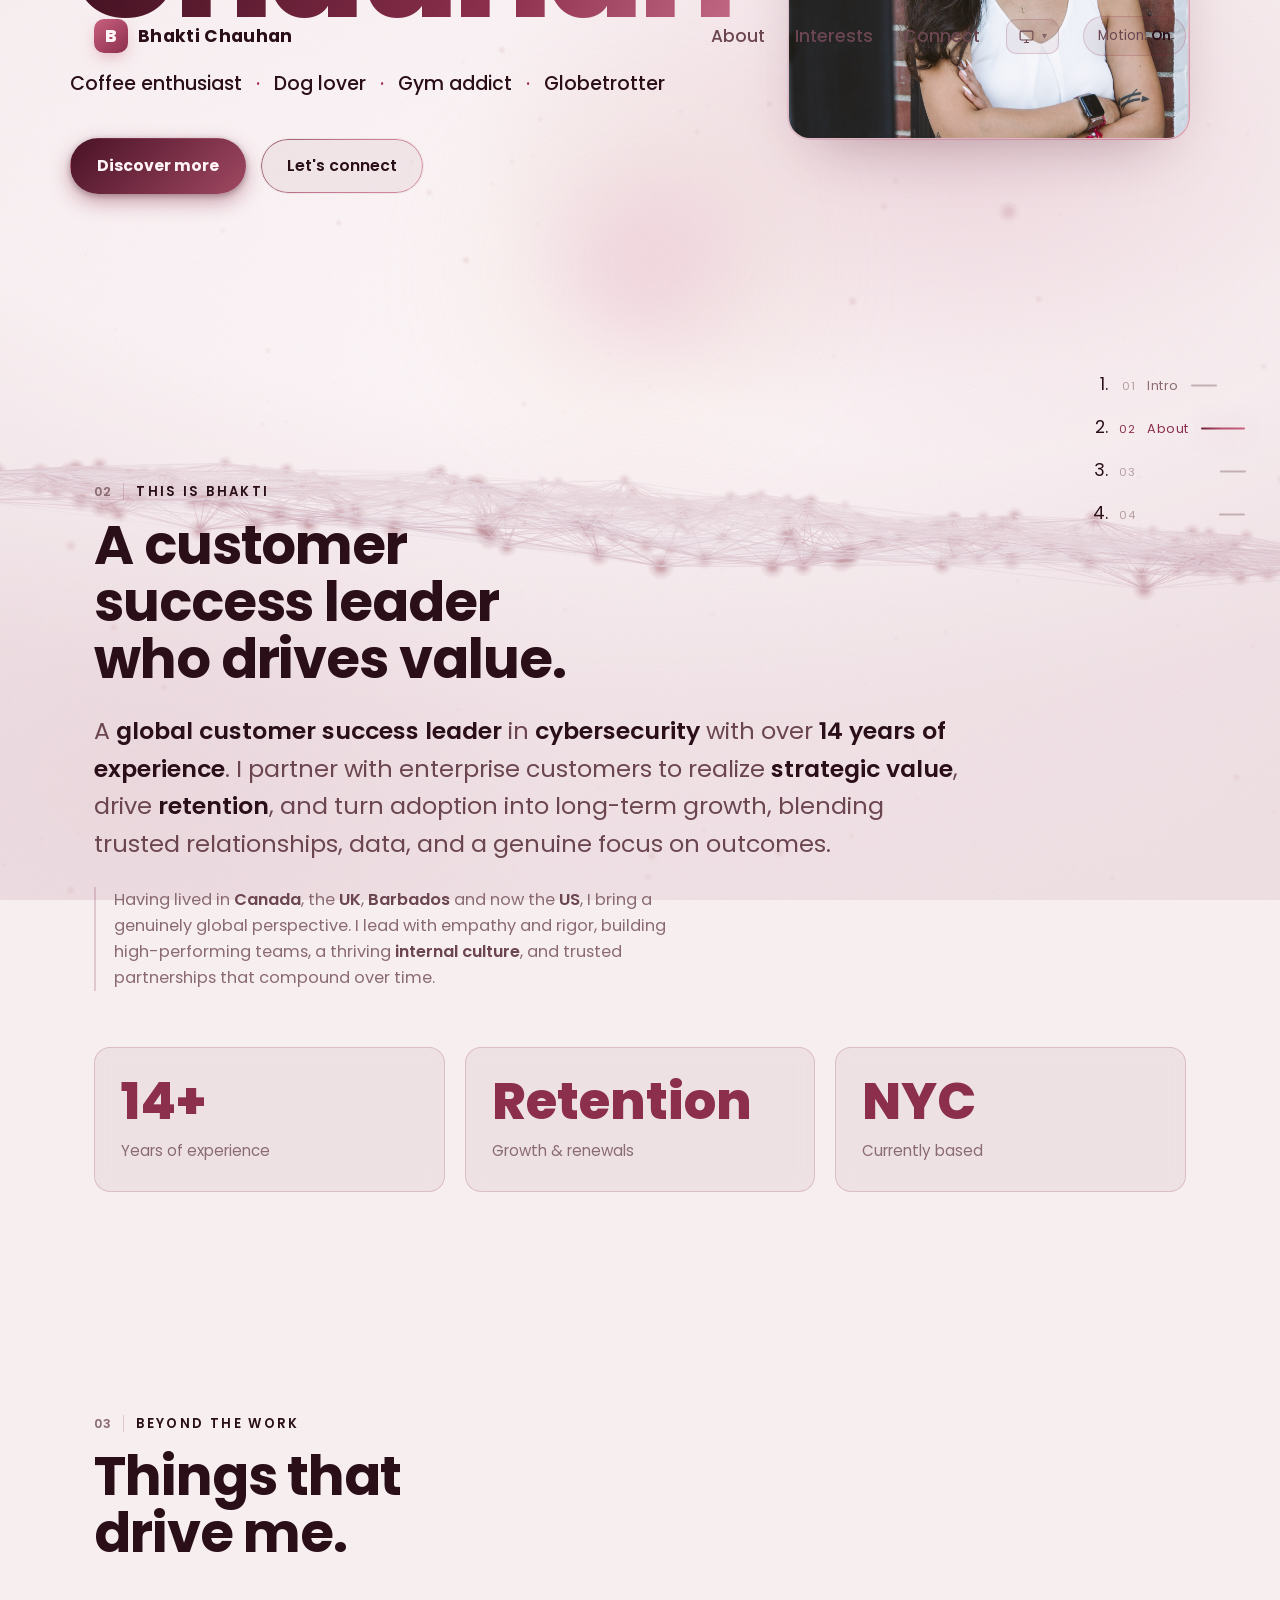
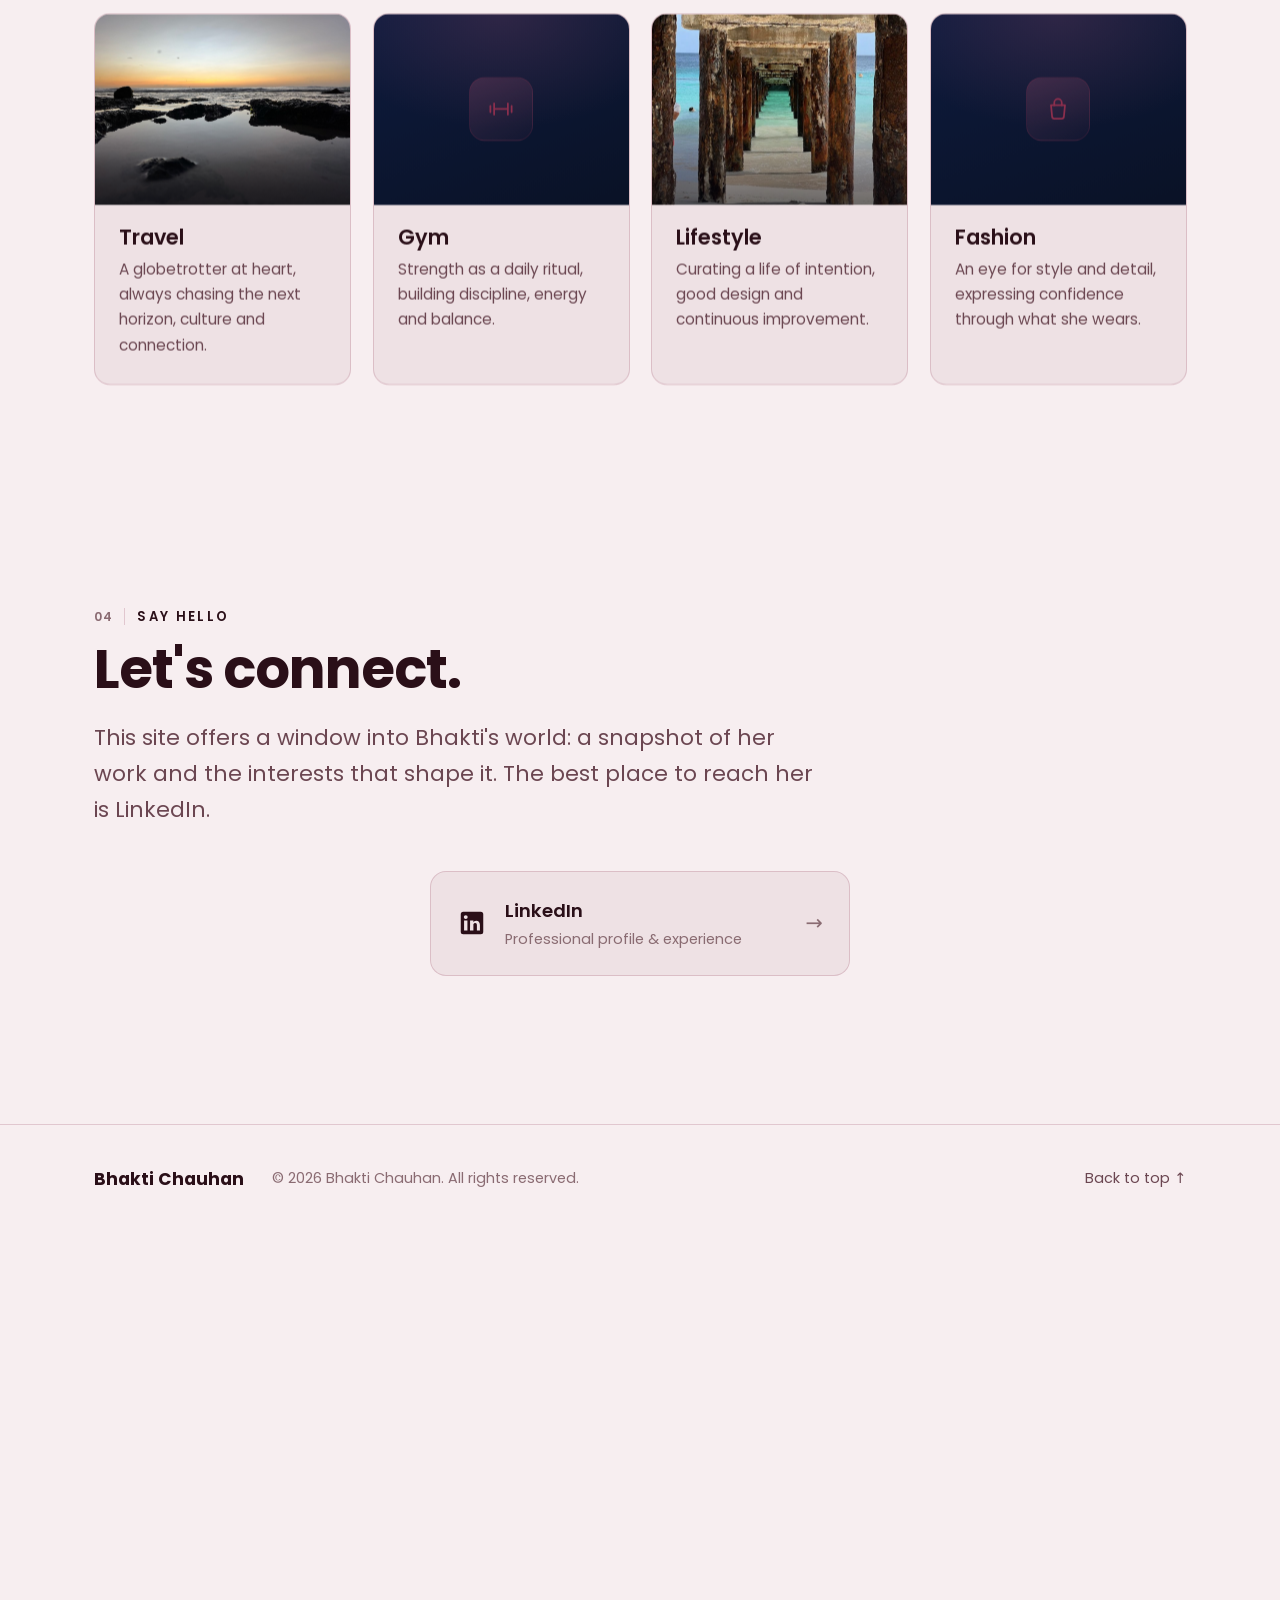
==== index.html @ 217577d7 "Constellation: slightly more visible over sections; end page on a flat horizontal band (no tilted ov" ====
<!DOCTYPE html>
<html lang="en">
<head>
  <meta charset="UTF-8" />
  <meta name="viewport" content="width=device-width, initial-scale=1, viewport-fit=cover" />
  <meta name="color-scheme" content="dark light" />
  <meta name="theme-color" content="#150a0f" />
  <!-- mark JS available + resolve theme before paint (no flash) -->
  <script>
    (function () {
      var d = document.documentElement;
      d.classList.add("js");
      var mode; try { mode = localStorage.getItem("prite-theme"); } catch (e) {}
      if (mode !== "light" && mode !== "dark") mode = "system";
      var sysLight = window.matchMedia && window.matchMedia("(prefers-color-scheme: light)").matches;
      d.setAttribute("data-theme-mode", mode);
      d.setAttribute("data-theme", mode === "system" ? (sysLight ? "light" : "dark") : mode);
      var ts; try { ts = localStorage.getItem("prite-textsize"); } catch (e) {}
      if (ts === "lg" || ts === "xl") d.setAttribute("data-text", ts);
    })();
  </script>

  <title>Bhakti Chauhan | Customer Success Leader</title>
  <meta name="description" content="Bhakti Chauhan: global customer success leader in cybersecurity, based in New York City. Driving strategic value realization, retention and long-term growth. Globetrotter, gym lover and fashion enthusiast." />
  <meta name="author" content="Bhakti Chauhan" />

  <!-- Open Graph / social -->
  <meta property="og:type" content="website" />
  <meta property="og:title" content="Bhakti Chauhan | Customer Success Leader" />
  <meta property="og:description" content="Global customer success leader in cybersecurity, based in New York City. Strategic value realization, retention and growth." />
  <meta property="og:url" content="https://priteshjchauhan.github.io/bhakti-website/" />
  <meta name="twitter:card" content="summary_large_image" />

  <link rel="canonical" href="https://priteshjchauhan.github.io/bhakti-website/" />
  <link rel="icon" href="data:image/svg+xml,%3Csvg xmlns='http://www.w3.org/2000/svg' viewBox='0 0 64 64'%3E%3Crect width='64' height='64' fill='%238c2f4d'/%3E%3Ctext x='32' y='45' font-family='Arial,sans-serif' font-size='38' font-weight='bold' fill='%23f3dcc4' text-anchor='middle'%3EB%3C/text%3E%3C/svg%3E" />
  <link rel="preconnect" href="https://fonts.googleapis.com" />
  <link rel="preconnect" href="https://fonts.gstatic.com" crossorigin />
  <link rel="stylesheet" href="https://fonts.googleapis.com/css2?family=Poppins:wght@400;500;600;700;800&display=swap" />
  <link rel="stylesheet" href="css/styles.css?v=33" />
  <!-- System-font fallback so typography still looks intentional fully offline -->
  <style>
    @font-face { font-family: "Poppins"; src: local("Poppins"); font-display: swap; }
  </style>

  <!-- Structured data for SEO + assistive parsing -->
  <script type="application/ld+json">
  {
    "@context": "https://schema.org",
    "@type": "Person",
    "name": "Bhakti Chauhan",
    "jobTitle": "Global Customer Success Leader",
    "description": "Global customer success leader in cybersecurity, focused on strategic value realization, retention and long-term customer growth.",
    "address": { "@type": "PostalAddress", "addressLocality": "New York City", "addressRegion": "NY", "addressCountry": "US" },
    "url": "https://priteshjchauhan.github.io/bhakti-website/",
    "sameAs": [
      "https://www.linkedin.com/in/bhaktipchauhan/"
    ]
  }
  </script>
</head>
<body>
  <!-- Accessibility: skip link -->
  <a class="skip-link" href="#main">Skip to main content</a>

  <!-- Page-load intro / loader -->
  <div class="intro" id="intro" aria-hidden="true">
    <div class="intro-inner">
      <span class="intro-brand">Bhakti Chauhan</span>
      <span class="intro-count"><span id="intro-count">0</span></span>
    </div>
    <div class="intro-bar"><span id="intro-bar-fill"></span></div>
  </div>

  <!-- Scroll progress indicator -->
  <div class="scroll-progress" aria-hidden="true"></div>

  <!-- Cursor-follow aurora glow -->
  <div class="cursor-aurora" aria-hidden="true"></div>

  <!-- Custom cursor (fine pointers, motion on) -->
  <div class="cursor" aria-hidden="true"><span class="cursor-dot"></span></div>

  <!-- Decorative immersive 3D background (hidden from assistive tech) -->
  <canvas id="bg-canvas" aria-hidden="true"></canvas>
  <div class="bg-fallback" aria-hidden="true"></div>
  <div class="grain" aria-hidden="true"></div>

  <!-- Header / navigation -->
  <header class="site-header" id="top">
    <nav class="nav" aria-label="Primary">
      <a class="brand" href="#top" aria-label="Bhakti Chauhan, home">
        <span class="brand-mark" aria-hidden="true">B</span>
        <span class="brand-text">Bhakti Chauhan</span>
      </a>
      <ul class="nav-links">
        <li><a href="#about">About</a></li>
        <li><a href="#interests">Interests</a></li>
        <li><a href="#connect">Connect</a></li>
      </ul>
      <div class="theme-picker">
        <button type="button" class="theme-toggle" id="theme-toggle" aria-haspopup="menu" aria-expanded="false" aria-label="Display settings: theme and text size">
          <span class="icon-system" aria-hidden="true"><svg viewBox="0 0 24 24" fill="none" stroke="currentColor" stroke-width="1.6" aria-hidden="true"><rect x="3" y="4.5" width="18" height="12.5" rx="1.7"/><path d="M9 20.5h6M12 17v3.5" stroke-linecap="round"/></svg></span>
          <span class="icon-sun" aria-hidden="true"><svg viewBox="0 0 24 24" fill="none" stroke="currentColor" stroke-width="1.6" stroke-linecap="round" aria-hidden="true"><circle cx="12" cy="12" r="4"/><path d="M12 3v1.8M12 19.2V21M3 12h1.8M19.2 12H21M5.6 5.6l1.3 1.3M16.9 16.9l1.3 1.3M18.4 5.6L17 7M7 17l-1.4 1.4"/></svg></span>
          <span class="icon-moon" aria-hidden="true"><svg viewBox="0 0 24 24" fill="currentColor" aria-hidden="true"><path d="M21 12.8A8.5 8.5 0 1 1 11.2 3a6.5 6.5 0 0 0 9.8 9.8z"/></svg></span>
          <span class="chev" aria-hidden="true">&#9662;</span>
        </button>
        <div class="theme-menu" id="theme-menu" role="menu" aria-label="Display settings" hidden>
          <p class="tm-label">Theme</p>
          <button type="button" role="menuitemradio" aria-checked="false" data-mode="system"><span class="m-icon"><svg viewBox="0 0 24 24" fill="none" stroke="currentColor" stroke-width="1.6" aria-hidden="true"><rect x="3" y="4.5" width="18" height="12.5" rx="1.7"/><path d="M9 20.5h6M12 17v3.5" stroke-linecap="round"/></svg></span>System<span class="check" aria-hidden="true">&#10003;</span></button>
          <button type="button" role="menuitemradio" aria-checked="false" data-mode="light"><span class="m-icon"><svg viewBox="0 0 24 24" fill="none" stroke="currentColor" stroke-width="1.6" stroke-linecap="round" aria-hidden="true"><circle cx="12" cy="12" r="4"/><path d="M12 3v1.8M12 19.2V21M3 12h1.8M19.2 12H21M5.6 5.6l1.3 1.3M16.9 16.9l1.3 1.3M18.4 5.6L17 7M7 17l-1.4 1.4"/></svg></span>Light<span class="check" aria-hidden="true">&#10003;</span></button>
          <button type="button" role="menuitemradio" aria-checked="false" data-mode="dark"><span class="m-icon"><svg viewBox="0 0 24 24" fill="currentColor" aria-hidden="true"><path d="M21 12.8A8.5 8.5 0 1 1 11.2 3a6.5 6.5 0 0 0 9.8 9.8z"/></svg></span>Dark<span class="check" aria-hidden="true">&#10003;</span></button>
          <div class="tm-sep" role="separator"></div>
          <p class="tm-label">Text size</p>
          <div class="tm-sizes" role="group" aria-label="Text size">
            <button type="button" role="menuitemradio" aria-checked="false" data-size="" aria-label="Normal" style="font-size:0.78rem">A</button>
            <button type="button" role="menuitemradio" aria-checked="false" data-size="lg" aria-label="Large" style="font-size:0.95rem">A</button>
            <button type="button" role="menuitemradio" aria-checked="false" data-size="xl" aria-label="Larger" style="font-size:1.15rem">A</button>
          </div>
        </div>
      </div>
      <button id="motion-toggle" class="motion-toggle" type="button" aria-pressed="false">
        <span class="motion-toggle-dot" aria-hidden="true"></span>
        <span class="motion-toggle-label">Motion: <strong>On</strong></span>
      </button>
    </nav>
  </header>

  <!-- Scrollytelling chapter rail (scrollspy) -->
  <nav class="rail" aria-label="Section progress">
    <ol>
      <li><a href="#hero-title" data-rail="hero"><span class="rail-num">01</span><span class="rail-label">Intro</span></a></li>
      <li><a href="#about" data-rail="about"><span class="rail-num">02</span><span class="rail-label">About</span></a></li>
      <li><a href="#interests" data-rail="interests"><span class="rail-num">03</span><span class="rail-label">Interests</span></a></li>
      <li><a href="#connect" data-rail="connect"><span class="rail-num">04</span><span class="rail-label">Connect</span></a></li>
    </ol>
  </nav>

  <div class="smooth-wrap" id="smooth-wrap">
  <main id="main">
    <!-- HERO -->
    <section class="hero" aria-labelledby="hero-title">
      <div class="hero-inner">
        <div class="hero-copy">
          <p class="hero-eyebrow hero-anim">Currently in New York City, US</p>
          <h1 id="hero-title" class="hero-title">
            <span class="line"><span class="line-inner">Bhakti</span></span>
            <span class="line"><span class="line-inner grad">Chauhan</span></span>
          </h1>
          <p class="hero-tags hero-anim" aria-label="Personal tags">
            <span>Coffee enthusiast</span><span aria-hidden="true">·</span>
            <span>Dog lover</span><span aria-hidden="true">·</span>
            <span>Gym addict</span><span aria-hidden="true">·</span>
            <span>Globetrotter</span>
          </p>
          <div class="hero-cta hero-anim">
            <a class="btn btn-primary" href="#about">Discover more</a>
            <a class="btn btn-ghost" href="#connect">Let's connect</a>
          </div>
        </div>
        <figure class="hero-portrait hero-anim">
          <img src="assets/img/portrait.jpg" width="1536" height="2304"
               alt="Portrait of Bhakti Chauhan, arms crossed against a brick wall."
               loading="eager" decoding="async" />
        </figure>
      </div>
      <a class="scroll-hint" href="#about" aria-label="Scroll to about section">
        <span class="scroll-hint-dot" aria-hidden="true"></span>
        <span>Scroll</span>
      </a>
    </section>

    <!-- ABOUT -->
    <section class="section about" id="about" aria-labelledby="about-title">
      <div class="container">
        <p class="section-kicker reveal"><span class="chapter">02</span>This is Bhakti</p>
        <h2 id="about-title" class="section-title reveal">A customer success leader who drives value.</h2>
        <p class="about-lead reveal">
          A <strong>global customer success leader</strong> in <strong>cybersecurity</strong> with over
          <strong>14 years of experience</strong>. I partner with enterprise customers to realize
          <strong>strategic value</strong>, drive <strong>retention</strong>, and turn adoption into
          long-term growth, blending trusted relationships, data, and a genuine focus on outcomes.
        </p>
        <p class="about-note reveal">
          Having lived in <strong>Canada</strong>, the <strong>UK</strong>, <strong>Barbados</strong>
          and now the <strong>US</strong>, I bring a genuinely global perspective. I lead with
          empathy and rigor, building high-performing teams, a thriving <strong>internal
          culture</strong>, and trusted partnerships that compound over time.
        </p>
        <ul class="stats" aria-label="Highlights">
          <li class="stat reveal">
            <span class="stat-num" data-count="14" data-suffix="+">0</span>
            <span class="stat-label">Years of experience</span>
          </li>
          <li class="stat reveal">
            <span class="stat-num">Retention</span>
            <span class="stat-label">Growth &amp; renewals</span>
          </li>
          <li class="stat reveal">
            <span class="stat-num">NYC</span>
            <span class="stat-label">Currently based</span>
          </li>
        </ul>
      </div>
    </section>

    <!-- INTERESTS -->
    <section class="section interests" id="interests" aria-labelledby="interests-title">
      <div class="container">
        <p class="section-kicker reveal"><span class="chapter">03</span>Beyond the work</p>
        <h2 id="interests-title" class="section-title reveal">Things that drive me.</h2>
        <ul class="cards" role="list">
          <li class="card card-photo tilt reveal">
            <div class="card-media">
              <img src="assets/img/photo-1.jpg" width="1536" height="1151" alt="Sunset over a rocky shoreline, the sky glowing above the sea." loading="lazy" decoding="async" />
            </div>
            <div class="card-body">
              <h3>Travel</h3>
              <p>A globetrotter at heart, always chasing the next horizon, culture and connection.</p>
            </div>
          </li>
          <li class="card tilt reveal">
            <div class="card-media card-media--icon" aria-hidden="true">
              <span class="card-icon">
                <svg viewBox="0 0 24 24" fill="none" stroke="currentColor" stroke-width="1.4" stroke-linecap="round" stroke-linejoin="round">
                  <path d="M6.5 7.5v9M17.5 7.5v9M3.5 9.5v5M20.5 9.5v5M6.5 12h11"/>
                </svg>
              </span>
            </div>
            <div class="card-body">
              <h3>Gym</h3>
              <p>Strength as a daily ritual, building discipline, energy and balance.</p>
            </div>
          </li>
          <li class="card card-photo tilt reveal">
            <div class="card-media">
              <img src="assets/img/photo-3.jpg" width="838" height="1024" alt="View beneath a weathered pier looking out to turquoise water." loading="lazy" decoding="async" />
            </div>
            <div class="card-body">
              <h3>Lifestyle</h3>
              <p>Curating a life of intention, good design and continuous improvement.</p>
            </div>
          </li>
          <li class="card tilt reveal">
            <div class="card-media card-media--icon" aria-hidden="true">
              <span class="card-icon">
                <svg viewBox="0 0 24 24" fill="none" stroke="currentColor" stroke-width="1.4" stroke-linecap="round" stroke-linejoin="round">
                  <path d="M9 9V7a3 3 0 0 1 6 0v2"/><path d="M6.4 9h11.2l-.9 9.2a1.7 1.7 0 0 1-1.7 1.55H9a1.7 1.7 0 0 1-1.7-1.55z"/>
                </svg>
              </span>
            </div>
            <div class="card-body">
              <h3>Fashion</h3>
              <p>An eye for style and detail, expressing confidence through what she wears.</p>
            </div>
          </li>
        </ul>
      </div>
    </section>

    <!-- CONNECT -->
    <section class="section connect" id="connect" aria-labelledby="connect-title">
      <div class="container connect-inner">
        <p class="section-kicker reveal"><span class="chapter">04</span>Say hello</p>
        <h2 id="connect-title" class="section-title reveal">Let's connect.</h2>
        <p class="connect-lead reveal">
          This site offers a window into Bhakti's world: a snapshot of her work and the interests
          that shape it. The best place to reach her is LinkedIn.
        </p>
        <div class="connect-links connect-links--single reveal">
          <a class="link-card" href="https://www.linkedin.com/in/bhaktipchauhan/" target="_blank" rel="noopener noreferrer">
            <svg class="link-icon" viewBox="0 0 24 24" aria-hidden="true" focusable="false">
              <path d="M19 3a2 2 0 0 1 2 2v14a2 2 0 0 1-2 2H5a2 2 0 0 1-2-2V5a2 2 0 0 1 2-2h14zM8.34 18V9.99H5.67V18h2.67zM7 8.82a1.55 1.55 0 1 0 0-3.1 1.55 1.55 0 0 0 0 3.1zM18.34 18v-4.39c0-2.35-1.26-3.44-2.93-3.44-1.35 0-1.95.74-2.29 1.26V9.99h-2.66c.04.75 0 8.01 0 8.01h2.66v-4.47c0-.24.02-.48.09-.65.19-.48.63-.97 1.36-.97.96 0 1.35.73 1.35 1.8V18h2.67z"/>
            </svg>
            <span class="link-text">
              <strong>LinkedIn</strong>
              <span>Professional profile &amp; experience</span>
            </span>
            <span class="link-arrow" aria-hidden="true">→</span>
          </a>
        </div>
      </div>
    </section>
  </main>

  <footer class="site-footer">
    <div class="container footer-inner">
      <p class="footer-brand">Bhakti Chauhan</p>
      <p class="footer-copy">© <span id="year">2025</span> Bhakti Chauhan. All rights reserved.</p>
      <a class="footer-top" href="#top">Back to top ↑</a>
    </div>
  </footer>
  </div><!-- /.smooth-wrap -->

  <!-- Vendored locally so the full 3D experience works on a plain file:// double-click -->
  <script src="js/vendor/three.min.js?v=2" defer></script>
  <script src="js/main.js?v=33" defer></script>
</body>
</html>
---- css/styles.css ----
/* =========================================================================
   p.rite.sh — modern immersive personal showcase
   Design tokens
   ========================================================================= */
:root {
  --bg:        #150a0f;          /* near-black navy */
  --bg-2:      #1e0e15;
  --surface:   rgba(255, 255, 255, 0.04);
  --surface-2: rgba(255, 255, 255, 0.08);
  --border:    rgba(214, 168, 140, 0.18);
  --border-2:  rgba(255, 255, 255, 0.10);
  --text:      #f5edf0;          /* warm near-white */
  --text-dim:  #cbb3bc;
  --text-mute: #8e7680;

  /* Palette — burgundy with black + rose-gold accents */
  --navy:      #8c2f4d;
  --navy-lt:   #c8607f;          /* bright azure highlight */
  --navy-deep: #45121f;
  --silver:    #e7c9a8;
  --silver-lt: #f3dcc4;
  --steel:     #b08a86;
  --accent:    var(--navy-lt);
  --accent-2:  var(--silver);
  --accent-3:  var(--silver-lt);
  --grad:      linear-gradient(120deg, #8c2f4d 0%, #c25e7a 42%, #e7c9a8 78%, #f6e7d6 100%);

  --radius:    16px;
  --radius-sm: 12px;
  --maxw:      1140px;
  --ease:      cubic-bezier(0.22, 1, 0.36, 1);

  --shadow:    0 30px 70px -28px rgba(0, 0, 6, 0.85);
  --glow-blue: 0 0 26px rgba(200, 96, 127, 0.4);
}

/* ---------- Light theme ------------------------------------------------ */
html[data-theme="light"] {
  --bg:        #f7eef0;          /* soft platinum daylight */
  --bg-2:      #efe2e6;
  --surface:   rgba(74, 18, 34, 0.05);
  --surface-2: rgba(74, 18, 34, 0.10);
  --border:    rgba(140, 47, 77, 0.20);
  --border-2:  rgba(74, 18, 34, 0.12);
  --text:      #2a0f18;          /* deep navy ink */
  --text-dim:  #6b4651;
  --text-mute: #8a6b72;

  --navy:      #8c2f4d;
  --navy-lt:   #b14e6c;
  --navy-deep: #5a1f33;
  /* "silver" roles flip to navy so icons/accents read on a light surface */
  --silver:    #b14e6c;
  --silver-lt: #8c2f4d;
  --steel:     #9a7077;
  --accent:    #9c2f50;
  --accent-2:  #b14e6c;
  --accent-3:  #8c2f4d;
  --grad:      linear-gradient(120deg, #6e1f37 0%, #b14e6c 45%, #c9657f 100%);

  --shadow:    0 26px 60px -30px rgba(74, 18, 34, 0.40);
  --glow-blue: 0 0 26px rgba(177, 78, 108, 0.35);
}

/* Light-theme surface adjustments (anything that assumed a dark canvas) */
html[data-theme="light"] .bg-fallback {
  background:
    radial-gradient(62% 58% at 74% 16%, rgba(177, 78, 108, 0.16), transparent 60%),
    radial-gradient(54% 50% at 12% 86%, rgba(200, 150, 165, 0.12), transparent 60%),
    radial-gradient(90% 90% at 50% 40%, #fdf6f8, var(--bg) 82%);
}
html[data-theme="light"] body::after {
  background: radial-gradient(120% 90% at 50% -10%, transparent 62%, rgba(220, 190, 200, 0.30) 100%);
}
html[data-theme="light"] .grain { mix-blend-mode: multiply; opacity: 0.05; }
html[data-theme="light"] .site-header.scrolled {
  background: rgba(238, 241, 248, 0.78);
  border-bottom-color: var(--border);
}
html[data-theme="light"] .hero-title .grad {
  background: linear-gradient(var(--grad-angle), #3a0e1c 0%, #8c2f4d 30%, #d27a96 50%, #8c2f4d 72%, #3a0e1c 100%);
  background-size: 220% 220%;
  -webkit-background-clip: text; background-clip: text; color: transparent;
}
html[data-theme="light"] .intro-bar { background: rgba(74, 18, 34, 0.08); }
html[data-theme="light"] .cursor { mix-blend-mode: normal; border-color: rgba(140, 47, 77, 0.6); }
html[data-theme="light"] .cursor-dot { background: var(--navy); }
html[data-theme="light"] body.cursor-hover .cursor {
  background: rgba(140, 47, 77, 0.12); border-color: rgba(140, 47, 77, 0.85);
}

/* =========================================================================
   Reset & base
   ========================================================================= */
*, *::before, *::after { box-sizing: border-box; }

html { scroll-behavior: smooth; -webkit-text-size-adjust: 100%; }

body {
  margin: 0;
  background: var(--bg);
  color: var(--text);
  font-family: "Poppins", system-ui, -apple-system, "Segoe UI", sans-serif;
  font-size: clamp(1rem, 0.95rem + 0.2vw, 1.075rem);
  line-height: 1.65;
  overflow-x: hidden;
  -webkit-font-smoothing: antialiased;
  text-rendering: optimizeLegibility;
}

h1, h2, h3 { font-family: "Poppins", system-ui, sans-serif; line-height: 1.05; margin: 0; text-wrap: balance; }
p { text-wrap: pretty; }

/* Animatable gradient angle (CSS @property — cutting-edge, degrades gracefully) */
@property --grad-angle {
  syntax: "<angle>";
  inherits: false;
  initial-value: 120deg;
}

a { color: inherit; text-decoration: none; }
img, svg { display: block; max-width: 100%; }
ul { margin: 0; padding: 0; list-style: none; }

/* =========================================================================
   Accessibility helpers
   ========================================================================= */
.skip-link {
  position: fixed;
  top: -100px;
  left: 16px;
  z-index: 1000;
  padding: 12px 18px;
  background: var(--text);
  color: var(--bg);
  border-radius: 10px;
  font-weight: 600;
  transition: top 0.2s var(--ease);
}
.skip-link:focus { top: 16px; }

/* Visible, high-contrast focus styles for keyboard users everywhere */
:focus-visible {
  outline: 3px solid var(--accent-2);
  outline-offset: 3px;
  border-radius: 6px;
}

/* =========================================================================
   Page-load intro / loader
   ========================================================================= */
.intro {
  position: fixed;
  inset: 0;
  z-index: 10000;
  background: var(--bg);
  display: none;            /* shown only when JS is available */
  place-items: center;
  transition: transform 0.9s var(--ease);
}
html.js .intro { display: grid; }
.intro.is-hidden { transform: translateY(-101%); pointer-events: none; }
.intro[hidden] { display: none; }
.intro-inner { display: flex; flex-direction: column; align-items: center; gap: 14px; }
.intro-brand {
  font-family: "Poppins", sans-serif;
  letter-spacing: 0.34em;
  text-transform: uppercase;
  font-size: 0.78rem;
  color: var(--text-mute);
  padding-left: 0.34em;
}
.intro-count {
  font-family: "Poppins", sans-serif;
  font-weight: 800;
  font-size: clamp(3rem, 11vw, 7rem);
  line-height: 1;
  background: var(--grad);
  -webkit-background-clip: text;
  background-clip: text;
  color: transparent;
}
.intro-count::after {
  content: "%";
  font-size: 0.36em;
  margin-left: 6px;
  -webkit-text-fill-color: var(--text-mute);
  color: var(--text-mute);
}
.intro-bar { position: absolute; left: 0; right: 0; bottom: 0; height: 2px; background: rgba(255, 255, 255, 0.07); }
.intro-bar span { display: block; height: 100%; transform: scaleX(0); transform-origin: left; background: var(--grad); }
html.intro-active, html.intro-active body { overflow: hidden; }

/* =========================================================================
   Kinetic text reveal — masked line-rise
   ========================================================================= */
/* hero name: each line sits in a mask and rises after the intro lifts */
.hero-title .line { display: block; overflow: hidden; padding: 0.04em 0.04em 0.06em; margin: 0 -0.04em; }
.hero-title .line-inner { display: block; transition: transform 1s var(--ease); }
html.js .hero-title .line-inner { transform: translateY(118%); }
body.intro-done .hero-title .line-inner { transform: none; }
body.intro-done .hero-title .line:nth-child(1) .line-inner { transition-delay: 0.05s; }
body.intro-done .hero-title .line:nth-child(2) .line-inner { transition-delay: 0.16s; }

/* the rest of the hero fades/rises in sequence after the intro */
.hero-anim { transition: opacity 0.9s var(--ease), transform 0.9s var(--ease); }
html.js .hero-anim { opacity: 0; transform: translateY(22px); }
body.intro-done .hero-eyebrow.hero-anim { opacity: 1; transform: none; transition-delay: 0.30s; }
body.intro-done .hero-portrait.hero-anim { opacity: 1; transform: none; transition-delay: 0.34s; }
body.intro-done .hero-tags.hero-anim { opacity: 1; transform: none; transition-delay: 0.44s; }
body.intro-done .hero-cta.hero-anim { opacity: 1; transform: none; transition-delay: 0.54s; }

/* section headings rise out of a mask when scrolled into view */
.section-title { overflow: hidden; }
.section-title .title-inner { display: block; transition: transform 0.95s var(--ease); }
html.js .section-title .title-inner { transform: translateY(110%); }
html.js .section-title.is-visible .title-inner { transform: none; }
body.motion-off .section-title .title-inner,
body.motion-off .hero-title .line-inner,
body.motion-off .hero-anim { transform: none !important; opacity: 1 !important; transition: none !important; }

/* =========================================================================
   3D background canvas + graceful fallback
   ========================================================================= */
#bg-canvas {
  position: fixed;
  inset: 0;
  width: 100vw;
  height: 100vh;
  z-index: -2;
  display: block;
}
.bg-fallback {
  position: fixed;
  inset: 0;
  z-index: -3;
  background:
    radial-gradient(62% 58% at 72% 18%, rgba(177, 78, 108, 0.28), transparent 62%),
    radial-gradient(52% 48% at 14% 84%, rgba(231, 201, 168, 0.07), transparent 60%),
    radial-gradient(85% 85% at 50% 45%, #2a0f1a, var(--bg) 82%);
}
/* subtle readability scrim over the canvas */
body::after {
  content: "";
  position: fixed;
  inset: 0;
  z-index: -1;
  pointer-events: none;
  background:
    radial-gradient(120% 90% at 50% -10%, transparent 50%, rgba(3, 3, 6, 0.6) 100%),
    linear-gradient(180deg, rgba(3,3,6,0.35) 0%, transparent 30%);
}

/* Fine film grain — adds an expensive, tactile texture */
.grain {
  position: fixed;
  inset: 0;
  z-index: 0;
  pointer-events: none;
  opacity: 0.04;
  mix-blend-mode: overlay;
  background-image: url("data:image/svg+xml,%3Csvg xmlns='http://www.w3.org/2000/svg' width='160' height='160'%3E%3Cfilter id='n'%3E%3CfeTurbulence type='fractalNoise' baseFrequency='0.85' numOctaves='3' stitchTiles='stitch'/%3E%3C/filter%3E%3Crect width='100%25' height='100%25' filter='url(%23n)'/%3E%3C/svg%3E");
}

/* =========================================================================
   Smooth (momentum) scroll wrapper — Lenis-style. When active, the wrapper is
   fixed and translated by a lerped scroll value; <body> gets an explicit height
   so the native scrollbar (and keyboard scroll) still work. Disabled for
   reduced-motion / motion-off, where the page falls back to native scrolling.
   ========================================================================= */
.smooth-wrap.is-smooth {
  position: fixed;
  top: 0; left: 0;
  width: 100%;
  will-change: transform;
}

/* =========================================================================
   Custom cursor — a precise ring + dot that grows over interactive elements
   (fine pointers only; hidden when motion is off).
   ========================================================================= */
.cursor {
  position: fixed;
  top: 0; left: 0;
  width: 34px; height: 34px;
  margin: -17px 0 0 -17px;
  border: 1.5px solid rgba(231, 201, 168, 0.7);
  border-radius: 50%;
  pointer-events: none;
  z-index: 9999;
  opacity: 0;
  transform: translate3d(-100px, -100px, 0) scale(1);
  transition: opacity 0.3s var(--ease), width 0.25s var(--ease), height 0.25s var(--ease),
              margin 0.25s var(--ease), background 0.25s var(--ease), border-color 0.25s var(--ease);
  mix-blend-mode: difference;
}
.cursor-dot {
  position: absolute;
  top: 50%; left: 50%;
  width: 4px; height: 4px;
  margin: -2px 0 0 -2px;
  border-radius: 50%;
  background: var(--silver-lt);
}
body.cursor-active .cursor { opacity: 1; }
body.cursor-hover .cursor {
  width: 58px; height: 58px; margin: -29px 0 0 -29px;
  background: rgba(231, 201, 168, 0.16);
  border-color: rgba(231, 201, 168, 0.9);
}
body.cursor-hover .cursor-dot { opacity: 0; }
/* hide the native cursor only when our custom one is live */
@media (pointer: fine) {
  body.cursor-active:not(.motion-off) { cursor: none; }
  body.cursor-active:not(.motion-off) a,
  body.cursor-active:not(.motion-off) button { cursor: none; }
}

/* =========================================================================
   Scroll progress bar — native CSS scroll-driven animation where supported,
   JS-driven fallback (--scroll-progress) otherwise.
   ========================================================================= */
.scroll-progress {
  position: fixed;
  top: 0; left: 0;
  height: 3px;
  width: 100%;
  transform-origin: 0 50%;
  transform: scaleX(var(--scroll-progress, 0));
  background: var(--grad);
  z-index: 200;
  box-shadow: 0 0 12px rgba(200, 96, 127, 0.55);
}
@supports (animation-timeline: scroll()) {
  .scroll-progress {
    transform: scaleX(0);
    animation: progressGrow linear both;
    animation-timeline: scroll(root block);
  }
  @keyframes progressGrow { to { transform: scaleX(1); } }
}

/* =========================================================================
   Cursor-follow aurora glow (fine pointers only; disabled when motion off)
   ========================================================================= */
.cursor-aurora {
  position: fixed;
  top: 0; left: 0;
  width: 480px; height: 480px;
  margin: -240px 0 0 -240px;
  border-radius: 50%;
  pointer-events: none;
  z-index: -1;
  background: radial-gradient(circle, rgba(200, 96, 127, 0.18), rgba(231, 201, 168, 0.07) 42%, transparent 70%);
  filter: blur(24px);
  opacity: 0;
  transition: opacity 0.4s var(--ease);
  transform: translate3d(var(--cx, 50vw), var(--cy, 30vh), 0);
  will-change: transform;
}
@media (pointer: fine) { body:not(.motion-off) .cursor-aurora { opacity: 1; } }

/* =========================================================================
   Header / nav
   ========================================================================= */
.site-header {
  position: fixed;
  top: 0;
  left: 0;
  right: 0;
  z-index: 100;
  transition: background 0.3s var(--ease), backdrop-filter 0.3s var(--ease), border-color 0.3s var(--ease);
  border-bottom: 1px solid transparent;
}
.site-header.scrolled {
  background: rgba(10, 10, 18, 0.72);
  backdrop-filter: blur(14px) saturate(140%);
  -webkit-backdrop-filter: blur(14px) saturate(140%);
  border-bottom-color: var(--border);
}
.nav {
  max-width: var(--maxw);
  margin: 0 auto;
  padding: 16px 24px;
  display: flex;
  align-items: center;
  gap: 24px;
}
.brand { display: flex; align-items: center; gap: 10px; font-family: "Poppins", sans-serif; font-weight: 700; }
.brand-mark {
  display: grid;
  place-items: center;
  width: 34px;
  height: 34px;
  border-radius: 10px;
  background: linear-gradient(140deg, #c8607f, #8c2f4d);
  color: #fff4f6;
  font-weight: 800;
  box-shadow: 0 6px 18px -6px rgba(200, 96, 127, 0.7);
}
.brand-text { letter-spacing: 0.02em; }

.nav-links { display: flex; gap: 26px; margin-left: auto; font-weight: 500; }
.nav-links a {
  color: var(--text-dim);
  position: relative;
  padding: 6px 2px;
  transition: color 0.2s var(--ease);
}
.nav-links a::after {
  content: "";
  position: absolute;
  left: 0; bottom: 0;
  width: 100%; height: 2px;
  background: var(--grad);
  transform: scaleX(0);
  transform-origin: left;
  transition: transform 0.25s var(--ease);
}
.nav-links a:hover, .nav-links a:focus-visible { color: var(--text); }
.nav-links a:hover::after, .nav-links a:focus-visible::after { transform: scaleX(1); }

.icon-toggle {
  display: inline-grid;
  place-items: center;
  width: 38px; height: 38px;
  padding: 0;
  color: var(--text-dim);
  background: var(--surface);
  border: 1px solid var(--border);
  border-radius: 999px;
  cursor: pointer;
  transition: color 0.2s var(--ease), border-color 0.2s var(--ease), background 0.2s var(--ease);
}
.icon-toggle:hover { color: var(--text); border-color: var(--accent); }
.icon-toggle svg { width: 18px; height: 18px; grid-area: 1 / 1; }
/* theme toggle shows the icon for the active mode */
.icon-toggle .icon-system, .icon-toggle .icon-sun, .icon-toggle .icon-moon { display: none; }
html[data-theme-mode="system"] .icon-toggle .icon-system { display: block; }
html[data-theme-mode="light"] .icon-toggle .icon-sun { display: block; }
html[data-theme-mode="dark"] .icon-toggle .icon-moon { display: block; }

.motion-toggle {
  display: inline-flex;
  align-items: center;
  gap: 8px;
  padding: 8px 14px;
  font: inherit;
  font-size: 0.85rem;
  color: var(--text-dim);
  background: var(--surface);
  border: 1px solid var(--border);
  border-radius: 999px;
  cursor: pointer;
  transition: color 0.2s var(--ease), border-color 0.2s var(--ease), background 0.2s var(--ease);
}
.motion-toggle:hover { color: var(--text); border-color: var(--accent-2); }
.motion-toggle-dot {
  width: 9px; height: 9px;
  border-radius: 50%;
  background: var(--accent-3);
  box-shadow: 0 0 10px var(--accent-3);
}
.motion-toggle[aria-pressed="true"] .motion-toggle-dot { background: var(--text-mute); box-shadow: none; }
.motion-toggle strong { color: var(--text); font-weight: 600; }

@media (max-width: 640px) {
  .nav-links { display: none; }
  .motion-toggle { margin-left: auto; }
}

/* =========================================================================
   Scrollytelling chapter rail (scrollspy)
   ========================================================================= */
.rail {
  position: fixed;
  top: 50%;
  right: 30px;
  transform: translateY(-50%);
  z-index: 90;
}
.rail ol { display: flex; flex-direction: column; gap: 6px; counter-reset: none; }
.rail a {
  display: flex;
  align-items: center;
  gap: 12px;
  padding: 8px 4px;
  color: var(--text-mute);
  transition: color 0.25s var(--ease);
}
.rail-num {
  font-family: "Poppins", sans-serif;
  font-size: 0.7rem;
  letter-spacing: 0.05em;
  opacity: 0.6;
  width: 1.6em;
  text-align: right;
}
.rail-label {
  font-size: 0.8rem;
  letter-spacing: 0.04em;
  opacity: 0;
  transform: translateX(6px);
  transition: opacity 0.25s var(--ease), transform 0.25s var(--ease);
}
.rail a::after {
  content: "";
  width: 26px;
  height: 2px;
  border-radius: 2px;
  background: currentColor;
  opacity: 0.45;
  transition: width 0.3s var(--ease), opacity 0.3s var(--ease);
}
.rail a:hover, .rail a:focus-visible { color: var(--text); }
.rail a:hover .rail-label, .rail a:focus-visible .rail-label { opacity: 1; transform: none; }
.rail a.is-active {
  color: var(--silver-lt);
}
.rail a.is-active .rail-num { opacity: 1; }
.rail a.is-active::after { width: 44px; opacity: 1; background: var(--navy-lt); box-shadow: var(--glow-blue); }
.rail a.is-active .rail-label { opacity: 1; transform: none; }
@media (max-width: 920px) { .rail { display: none; } }

/* Chapter number badge inside section kickers */
.chapter {
  font-family: "Poppins", sans-serif;
  font-size: 0.78rem;
  color: var(--steel);
  margin-right: 12px;
  padding-right: 12px;
  border-right: 1px solid var(--border);
  letter-spacing: 0.05em;
}

/* =========================================================================
   Layout primitives
   ========================================================================= */
.container { max-width: var(--maxw); margin: 0 auto; padding: 0 24px; }
.section { padding: clamp(80px, 12vh, 150px) 0; position: relative; }

.section-kicker {
  display: inline-block;
  font-size: 0.82rem;
  letter-spacing: 0.18em;
  text-transform: uppercase;
  color: var(--accent);
  font-weight: 600;
  margin: 0 0 14px;
}
.section-title {
  font-size: clamp(1.9rem, 1.3rem + 2.8vw, 3.4rem);
  font-weight: 700;
  letter-spacing: -0.02em;
  max-width: 16ch;
  margin-bottom: 22px;
}

/* =========================================================================
   Hero
   ========================================================================= */
.hero {
  min-height: 100vh;
  min-height: 100svh;
  display: flex;
  align-items: center;
  position: relative;
  padding: 120px 24px 80px;
}
.hero-inner {
  max-width: var(--maxw);
  margin: 0 auto;
  width: 100%;
  display: grid;
  grid-template-columns: 1.05fr 0.95fr;
  align-items: center;
  gap: 56px;
}
.hero-portrait {
  position: relative;
  margin: 0;
  justify-self: end;
  width: 100%;
  max-width: 410px;
  aspect-ratio: 1 / 1;
}
.hero-portrait img {
  width: 100%; height: 100%;
  object-fit: cover;
  border-radius: 22px;
  border: 1px solid var(--border);
  box-shadow: var(--shadow);
  position: relative;
  z-index: 1;
}
/* soft navy glow halo behind the portrait */
.hero-portrait::before {
  content: "";
  position: absolute;
  inset: -18px;
  border-radius: 30px;
  background: radial-gradient(60% 60% at 70% 25%, rgba(200,96,127,0.45), transparent 70%);
  filter: blur(26px);
  z-index: 0;
}
/* thin gradient frame accent */
.hero-portrait::after {
  content: "";
  position: absolute;
  inset: -1px;
  border-radius: 23px;
  padding: 1px;
  background: linear-gradient(150deg, rgba(231,201,168,0.7), transparent 40%, rgba(200,96,127,0.6));
  -webkit-mask: linear-gradient(#000 0 0) content-box, linear-gradient(#000 0 0);
  -webkit-mask-composite: xor;
          mask-composite: exclude;
  z-index: 2;
  pointer-events: none;
}
@media (max-width: 900px) {
  .hero-inner { grid-template-columns: 1fr; gap: 40px; }
  .hero-portrait { order: -1; justify-self: start; max-width: 300px; }
}
@media (max-width: 540px) {
  .hero-portrait { max-width: 230px; }
}
.hero-eyebrow {
  display: inline-flex;
  align-items: center;
  gap: 9px;
  font-size: 0.9rem;
  color: var(--text-dim);
  padding: 7px 16px;
  border: 1px solid var(--border);
  border-radius: 999px;
  background: var(--surface);
  margin: 0 0 26px;
}
.hero-eyebrow::before {
  content: "";
  width: 8px; height: 8px;
  border-radius: 50%;
  background: var(--accent-3);
  box-shadow: 0 0 10px var(--accent-3);
}
.hero-title {
  font-size: clamp(3.2rem, 1.4rem + 10.5vw, 9rem);
  font-weight: 800;
  letter-spacing: -0.04em;
  line-height: 0.92;
  margin: 0 0 26px;
}
.hero-title .grad {
  background: linear-gradient(var(--grad-angle), #8c2f4d 0%, #c25e7a 26%, #fbeede 48%, #d79a86 72%, #8c2f4d 100%);
  background-size: 220% 220%;
  -webkit-background-clip: text;
  background-clip: text;
  color: transparent;
  animation: flowGrad 11s ease-in-out infinite;
}
@keyframes flowGrad {
  0%   { --grad-angle: 105deg; background-position: 0% 50%; }
  50%  { --grad-angle: 150deg; background-position: 100% 50%; }
  100% { --grad-angle: 105deg; background-position: 0% 50%; }
}
.hero-tags {
  display: flex;
  flex-wrap: wrap;
  gap: 10px 14px;
  align-items: center;
  font-size: clamp(0.95rem, 0.9rem + 0.4vw, 1.2rem);
  color: var(--text-dim);
  margin: 0 0 38px;
  font-weight: 500;
}
.hero-tags span:not([aria-hidden]) { color: var(--text); }
.hero-tags [aria-hidden] { color: var(--accent); }

.hero-cta { display: flex; flex-wrap: wrap; gap: 14px; }

.btn {
  display: inline-flex;
  align-items: center;
  gap: 8px;
  padding: 14px 26px;
  border-radius: 999px;
  font-weight: 600;
  font-size: 0.98rem;
  cursor: pointer;
  border: 1px solid transparent;
  transition: transform 0.2s var(--ease), box-shadow 0.25s var(--ease), background 0.2s var(--ease), border-color 0.2s var(--ease);
}
/* vasly-style: deep -> lighter diagonal gradient + soft colour-matched shadow */
.btn-primary {
  background: linear-gradient(135deg, #4a1226 0%, #c25e7a 100%);
  background-size: 140% 140%;
  color: #fff4f6;
  font-weight: 700;
  box-shadow: 0 8px 20px rgba(140, 47, 77, 0.42), 0 2px 6px rgba(0, 0, 0, 0.30);
}
.btn-primary:hover {
  transform: translateY(-2px);
  box-shadow: 0 14px 28px rgba(194, 94, 122, 0.5), 0 3px 8px rgba(0, 0, 0, 0.35);
  background-position: 100% 50%;
}
.btn-ghost { background: var(--surface); border-color: var(--border); color: var(--text); }
.btn-ghost:hover { transform: translateY(-2px); border-color: var(--accent-2); background: var(--surface-2); }

.scroll-hint {
  position: absolute;
  left: 50%;
  bottom: 30px;
  transform: translateX(-50%);
  display: flex;
  flex-direction: column;
  align-items: center;
  gap: 8px;
  font-size: 0.75rem;
  letter-spacing: 0.2em;
  text-transform: uppercase;
  color: var(--text-mute);
}
.scroll-hint-dot {
  width: 24px; height: 38px;
  border: 2px solid var(--border);
  border-radius: 14px;
  position: relative;
}
.scroll-hint-dot::after {
  content: "";
  position: absolute;
  top: 7px; left: 50%;
  width: 4px; height: 8px;
  border-radius: 2px;
  background: var(--accent);
  transform: translateX(-50%);
  animation: scrollDot 1.8s var(--ease) infinite;
}
@keyframes scrollDot {
  0% { opacity: 0; transform: translate(-50%, 0); }
  40% { opacity: 1; }
  80% { opacity: 0; transform: translate(-50%, 12px); }
  100% { opacity: 0; }
}

/* =========================================================================
   About
   ========================================================================= */
.about-lead {
  font-size: clamp(1.1rem, 1rem + 0.6vw, 1.5rem);
  color: var(--text-dim);
  max-width: 62ch;
  line-height: 1.6;
}
.about-lead strong { color: var(--text); font-weight: 600; }
.about-note {
  margin-top: 22px;
  max-width: 60ch;
  color: var(--text-mute);
  font-size: 1.02rem;
  line-height: 1.6;
  padding-left: 18px;
  border-left: 2px solid var(--border);
}
.about-note strong { color: var(--text-dim); font-weight: 600; }

.stats {
  display: grid;
  grid-template-columns: repeat(3, 1fr);
  gap: 20px;
  margin-top: 56px;
}
.stat {
  padding: 28px 26px;
  background: var(--surface);
  border: 1px solid var(--border);
  border-radius: var(--radius);
  backdrop-filter: blur(8px);
}
.stat-num {
  display: block;
  font-family: "Poppins", sans-serif;
  font-size: clamp(2rem, 1.4rem + 2.4vw, 3.2rem);
  font-weight: 800;
  background: var(--grad);
  -webkit-background-clip: text;
  background-clip: text;
  color: transparent;
  line-height: 1;
}
.stat-label { display: block; margin-top: 10px; color: var(--text-mute); font-size: 0.95rem; }
@media (max-width: 680px) { .stats { grid-template-columns: 1fr; } }

/* =========================================================================
   Interests cards
   ========================================================================= */
.cards {
  display: grid;
  grid-template-columns: repeat(4, 1fr);
  gap: 22px;
  margin-top: 50px;
}
.card {
  position: relative;
  display: flex;
  flex-direction: column;
  background: var(--surface);
  border: 1px solid var(--border);
  border-radius: var(--radius);
  overflow: hidden;
  transform-style: preserve-3d;
  transition: transform 0.3s var(--ease), border-color 0.3s var(--ease), box-shadow 0.3s var(--ease);
  will-change: transform;
}
.card:hover, .card:focus-within {
  border-color: rgba(200, 96, 127, 0.5);
  box-shadow: var(--shadow), 0 0 0 1px rgba(200, 96, 127, 0.12) inset;
}
.card-body { padding: 22px 24px 26px; }

/* photo cards */
.card-media {
  position: relative;
  aspect-ratio: 4 / 3;
  overflow: hidden;
}
.card-media img {
  width: 100%; height: 100%;
  object-fit: cover;
  transition: transform 0.6s var(--ease);
}
.card-media::after {
  content: "";
  position: absolute;
  inset: 0;
  background: linear-gradient(180deg, rgba(5,7,15,0) 45%, rgba(5,7,15,0.55) 100%);
}
.card:hover .card-media img, .card:focus-within .card-media img { transform: scale(1.06); }

/* icon card (Gym) — icon centred in a media panel that matches the photos */
.card-media--icon {
  display: grid;
  place-items: center;
  background:
    radial-gradient(120% 100% at 50% 0%, rgba(200,96,127,0.18), transparent 60%),
    linear-gradient(160deg, #0e1b3e, #0a1226);
}
.card-media--icon::after { display: none; }
.card-icon {
  width: 64px; height: 64px;
  display: grid;
  place-items: center;
  border-radius: 16px;
  background: linear-gradient(150deg, rgba(200,96,127,0.22), rgba(200,96,127,0.04));
  border: 1px solid var(--border);
  color: var(--silver-lt);
  transition: box-shadow 0.3s var(--ease), color 0.3s var(--ease);
}
.card-icon svg { width: 30px; height: 30px; }
.card:hover .card-icon, .card:focus-within .card-icon {
  color: #ffffff;
  box-shadow: var(--glow-blue);
}
.card h3 { font-size: 1.3rem; font-weight: 600; margin-bottom: 8px; }
.card p { color: var(--text-dim); font-size: 0.96rem; margin: 0; }

@media (max-width: 900px) { .cards { grid-template-columns: repeat(2, 1fr); } }
@media (max-width: 520px) { .cards { grid-template-columns: 1fr; } }

/* =========================================================================
   Connect
   ========================================================================= */
.connect-lead { font-size: clamp(1.05rem, 1rem + 0.5vw, 1.35rem); color: var(--text-dim); max-width: 56ch; }
.connect-links {
  display: grid;
  grid-template-columns: repeat(2, 1fr);
  gap: 20px;
  margin-top: 44px;
}
.link-card {
  display: flex;
  align-items: center;
  gap: 18px;
  padding: 24px 26px;
  background: var(--surface);
  border: 1px solid var(--border);
  border-radius: var(--radius);
  transition: transform 0.25s var(--ease), border-color 0.25s var(--ease), background 0.25s var(--ease);
}
.link-card:hover, .link-card:focus-visible {
  transform: translateY(-3px);
  border-color: var(--accent-2);
  background: var(--surface-2);
}
.link-icon { width: 30px; height: 30px; fill: var(--text); flex-shrink: 0; }
.link-text { display: flex; flex-direction: column; }
.link-text strong { font-size: 1.15rem; font-weight: 600; }
.link-text span { color: var(--text-mute); font-size: 0.92rem; }
.link-arrow { margin-left: auto; font-size: 1.3rem; color: var(--text-mute); transition: transform 0.25s var(--ease), color 0.25s var(--ease); }
.link-card:hover .link-arrow, .link-card:focus-visible .link-arrow { transform: translateX(5px); color: var(--accent); }
@media (max-width: 600px) { .connect-links { grid-template-columns: 1fr; } }

/* =========================================================================
   Footer
   ========================================================================= */
.site-footer { border-top: 1px solid var(--border); padding: 40px 0; margin-top: 40px; }
.footer-inner {
  display: flex;
  flex-wrap: wrap;
  align-items: center;
  gap: 14px 28px;
}
.footer-brand { font-family: "Poppins", sans-serif; font-weight: 700; margin: 0; }
.footer-copy { color: var(--text-mute); font-size: 0.9rem; margin: 0; }
.footer-top { margin-left: auto; color: var(--text-dim); font-size: 0.9rem; }
.footer-top:hover { color: var(--text); }

/* =========================================================================
   Scroll-reveal animation
   ========================================================================= */
.reveal {
  opacity: 0;
  transform: translateY(28px);
  transition: opacity 0.7s var(--ease), transform 0.7s var(--ease);
}
.reveal.is-visible { opacity: 1; transform: none; }

/* =========================================================================
   Reduced-motion & motion-off: disable all non-essential animation.
   Applied both via the OS preference and the in-page motion toggle
   (body.motion-off), so users always have explicit control (WCAG 2.2.2).
   ========================================================================= */
@media (prefers-reduced-motion: reduce) {
  html { scroll-behavior: auto; }
  *, *::before, *::after {
    animation-duration: 0.001ms !important;
    animation-iteration-count: 1 !important;
    transition-duration: 0.001ms !important;
  }
  .reveal { opacity: 1; transform: none; }
  .hero-title .line-inner, .hero-anim, .section-title .title-inner {
    transform: none !important; opacity: 1 !important;
  }
  .intro { display: none !important; }
}

body.motion-off .reveal { opacity: 1 !important; transform: none !important; transition: none !important; }
body.motion-off .scroll-hint-dot::after { animation: none; }
body.motion-off * { scroll-behavior: auto; }

/* =========================================================================
   Bhakti site additions: monogram portrait placeholder + single connect card
   ========================================================================= */
.hero-portrait.is-placeholder {
  border-radius: 22px;
  border: 1px solid var(--border);
  box-shadow: var(--shadow);
  background: linear-gradient(155deg, var(--navy) 0%, var(--navy-deep) 72%);
  display: grid;
  place-items: center;
  overflow: hidden;
}
.portrait-monogram {
  position: relative;
  z-index: 1;
  font-family: "Poppins", sans-serif;
  font-weight: 800;
  font-size: clamp(5rem, 18vw, 12rem);
  line-height: 1;
  background: var(--grad);
  -webkit-background-clip: text;
  background-clip: text;
  color: transparent;
}
.connect-links--single {
  grid-template-columns: minmax(0, 420px);
  justify-content: center;
}
/* Bhakti's portrait is a tall crop; bias the square frame toward her face */
.hero-portrait img { object-position: 50% 16%; }
/* =========================================================================
   Gradient-ify: section kicker, active rail tick, ghost-button border
   ========================================================================= */
.section-kicker {
  color: transparent;
  background: var(--grad);
  -webkit-background-clip: text;
  background-clip: text;
}
.section-kicker .chapter { -webkit-text-fill-color: var(--steel); }
.rail a.is-active::after { background: var(--grad); }
.btn-ghost { position: relative; border-color: transparent; }
.btn-ghost::before {
  content: "";
  position: absolute;
  inset: 0;
  border-radius: inherit;
  padding: 1px;
  background: var(--grad);
  -webkit-mask: linear-gradient(#000 0 0) content-box, linear-gradient(#000 0 0);
          mask: linear-gradient(#000 0 0) content-box, linear-gradient(#000 0 0);
  -webkit-mask-composite: xor;
          mask-composite: exclude;
  opacity: 0.7;
  transition: opacity 0.2s var(--ease);
  pointer-events: none;
}
.btn-ghost:hover { border-color: transparent; }
.btn-ghost:hover::before { opacity: 1; }

/* Section kicker + chapter numbers: keep FLAT (not gradient) */
.section-kicker { background: none; color: var(--text); -webkit-text-fill-color: currentColor; }
.section-kicker .chapter { color: var(--text-mute); -webkit-text-fill-color: currentColor; }

/* About stat numbers: flat & readable (not gradient) */
.stat-num { background: none; color: var(--silver-lt); -webkit-text-fill-color: currentColor; }

/* Remove the scroll-cue indicator */
.scroll-hint { display: none !important; }

/* Text-size control (accessibility) — scales rem-based type */
html[data-text="lg"] { font-size: 115%; }
html[data-text="xl"] { font-size: 130%; }
.text-toggle span { font-family: "Poppins", sans-serif; font-weight: 700; font-size: 0.98rem; line-height: 1; }


/* Header control dropdowns (theme + text size) */
.ctrl-select {
  font: inherit;
  font-size: 0.82rem;
  font-weight: 600;
  color: var(--text-dim);
  background-color: var(--surface);
  border: 1px solid var(--border);
  border-radius: 999px;
  padding: 8px 30px 8px 14px;
  cursor: pointer;
  -webkit-appearance: none;
  appearance: none;
  background-image: url("data:image/svg+xml,%3Csvg xmlns='http://www.w3.org/2000/svg' width='12' height='8' viewBox='0 0 12 8'%3E%3Cpath d='M1 1l5 5 5-5' fill='none' stroke='%23999' stroke-width='1.6' stroke-linecap='round'/%3E%3C/svg%3E");
  background-repeat: no-repeat;
  background-position: right 11px center;
  transition: color 0.2s var(--ease), border-color 0.2s var(--ease), background-color 0.2s var(--ease);
}
.ctrl-select:hover { color: var(--text); border-color: var(--accent); }
.ctrl-select:focus-visible { outline: 3px solid var(--accent-2); outline-offset: 3px; }
.ctrl-select option { color: #1a1a1a; background: #ffffff; }


/* =========================================================================
   Display dropdown (theme + text size) — vasly-style
   ========================================================================= */
.theme-picker { position: relative; }
.theme-toggle {
  display: inline-flex; align-items: center; gap: 7px;
  background: var(--surface); border: 1px solid var(--border);
  color: var(--text-dim); font: inherit; line-height: 1;
  padding: 8px 11px; border-radius: 10px; cursor: pointer;
  transition: background 0.2s var(--ease), color 0.2s var(--ease), border-color 0.2s var(--ease);
}
.theme-toggle:hover { background: var(--surface-2); color: var(--text); border-color: var(--accent); }
.theme-toggle span[class^="icon-"] { display: none; }
.theme-toggle span[class^="icon-"] svg { width: 17px; height: 17px; display: block; }
html[data-theme-mode="system"] .theme-toggle .icon-system { display: inline-flex; }
html[data-theme-mode="light"] .theme-toggle .icon-sun { display: inline-flex; }
html[data-theme-mode="dark"] .theme-toggle .icon-moon { display: inline-flex; }
.theme-toggle .chev { font-size: 0.62rem; opacity: 0.7; }

.theme-menu {
  position: absolute; right: 0; top: calc(100% + 8px);
  min-width: 210px; padding: 7px;
  background: var(--bg-2);
  border: 1px solid var(--border); border-radius: 14px;
  box-shadow: var(--shadow);
  z-index: 130;
}
.theme-menu[hidden] { display: none; }
.theme-menu > button {
  display: flex; align-items: center; gap: 11px; width: 100%;
  background: transparent; border: 0; cursor: pointer;
  padding: 9px 11px; border-radius: 9px;
  color: var(--text); font: inherit; font-size: 0.92rem; font-weight: 500;
  text-align: left; line-height: 1.3;
}
.theme-menu > button:hover { background: var(--surface-2); }
.theme-menu .m-icon { width: 18px; height: 18px; display: inline-grid; place-items: center; color: var(--text-dim); }
.theme-menu .m-icon svg { width: 17px; height: 17px; }
.theme-menu .check { margin-left: auto; color: var(--accent); font-weight: 700; visibility: hidden; }
.theme-menu > button[aria-checked="true"] .check { visibility: visible; }
.theme-menu > button[aria-checked="true"] { color: var(--text); }
.theme-menu > button[aria-checked="true"] .m-icon { color: var(--accent); }
.tm-sep { height: 1px; background: var(--border); margin: 7px 5px; }
.tm-label { margin: 0; padding: 6px 11px 3px; font-size: 0.66rem; letter-spacing: 0.1em; text-transform: uppercase; color: var(--text-mute); }
.tm-sizes { display: flex; gap: 5px; padding: 2px 6px 5px; }
.tm-sizes button {
  flex: 1; display: inline-flex; align-items: center; justify-content: center;
  padding: 8px 0; cursor: pointer;
  background: transparent; border: 1px solid var(--border); border-radius: 8px;
  color: var(--text-dim); font-family: inherit; font-weight: 700;
  transition: border-color 0.2s var(--ease), color 0.2s var(--ease), background 0.2s var(--ease);
}
.tm-sizes button:hover { background: var(--surface-2); color: var(--text); }
.tm-sizes button[aria-checked="true"] { border-color: var(--accent); color: var(--accent); }
:focus-visible.theme-toggle, .theme-menu button:focus-visible { outline: 3px solid var(--accent-2); outline-offset: 2px; }


/* Remove decorative dots (motion button + "currently in" eyebrow) */
.motion-toggle-dot { display: none !important; }
.hero-eyebrow::before { content: none !important; }
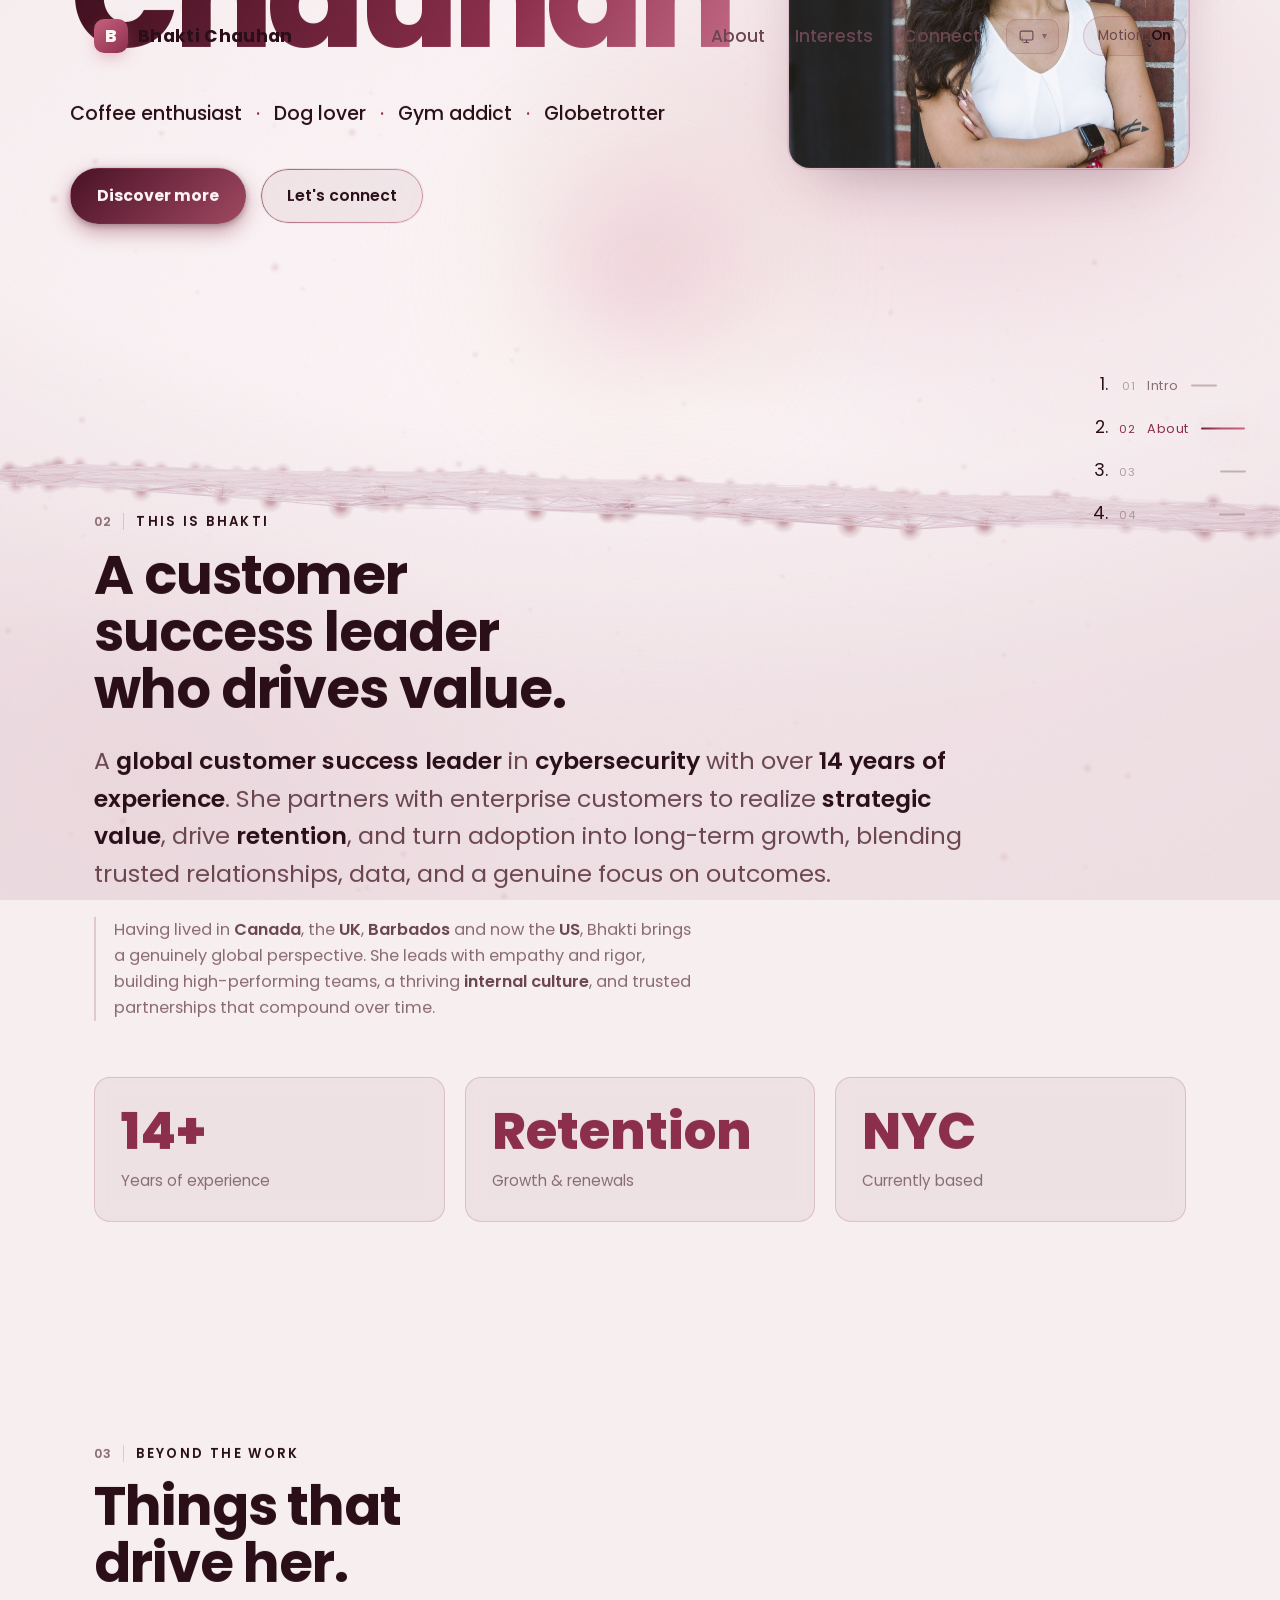
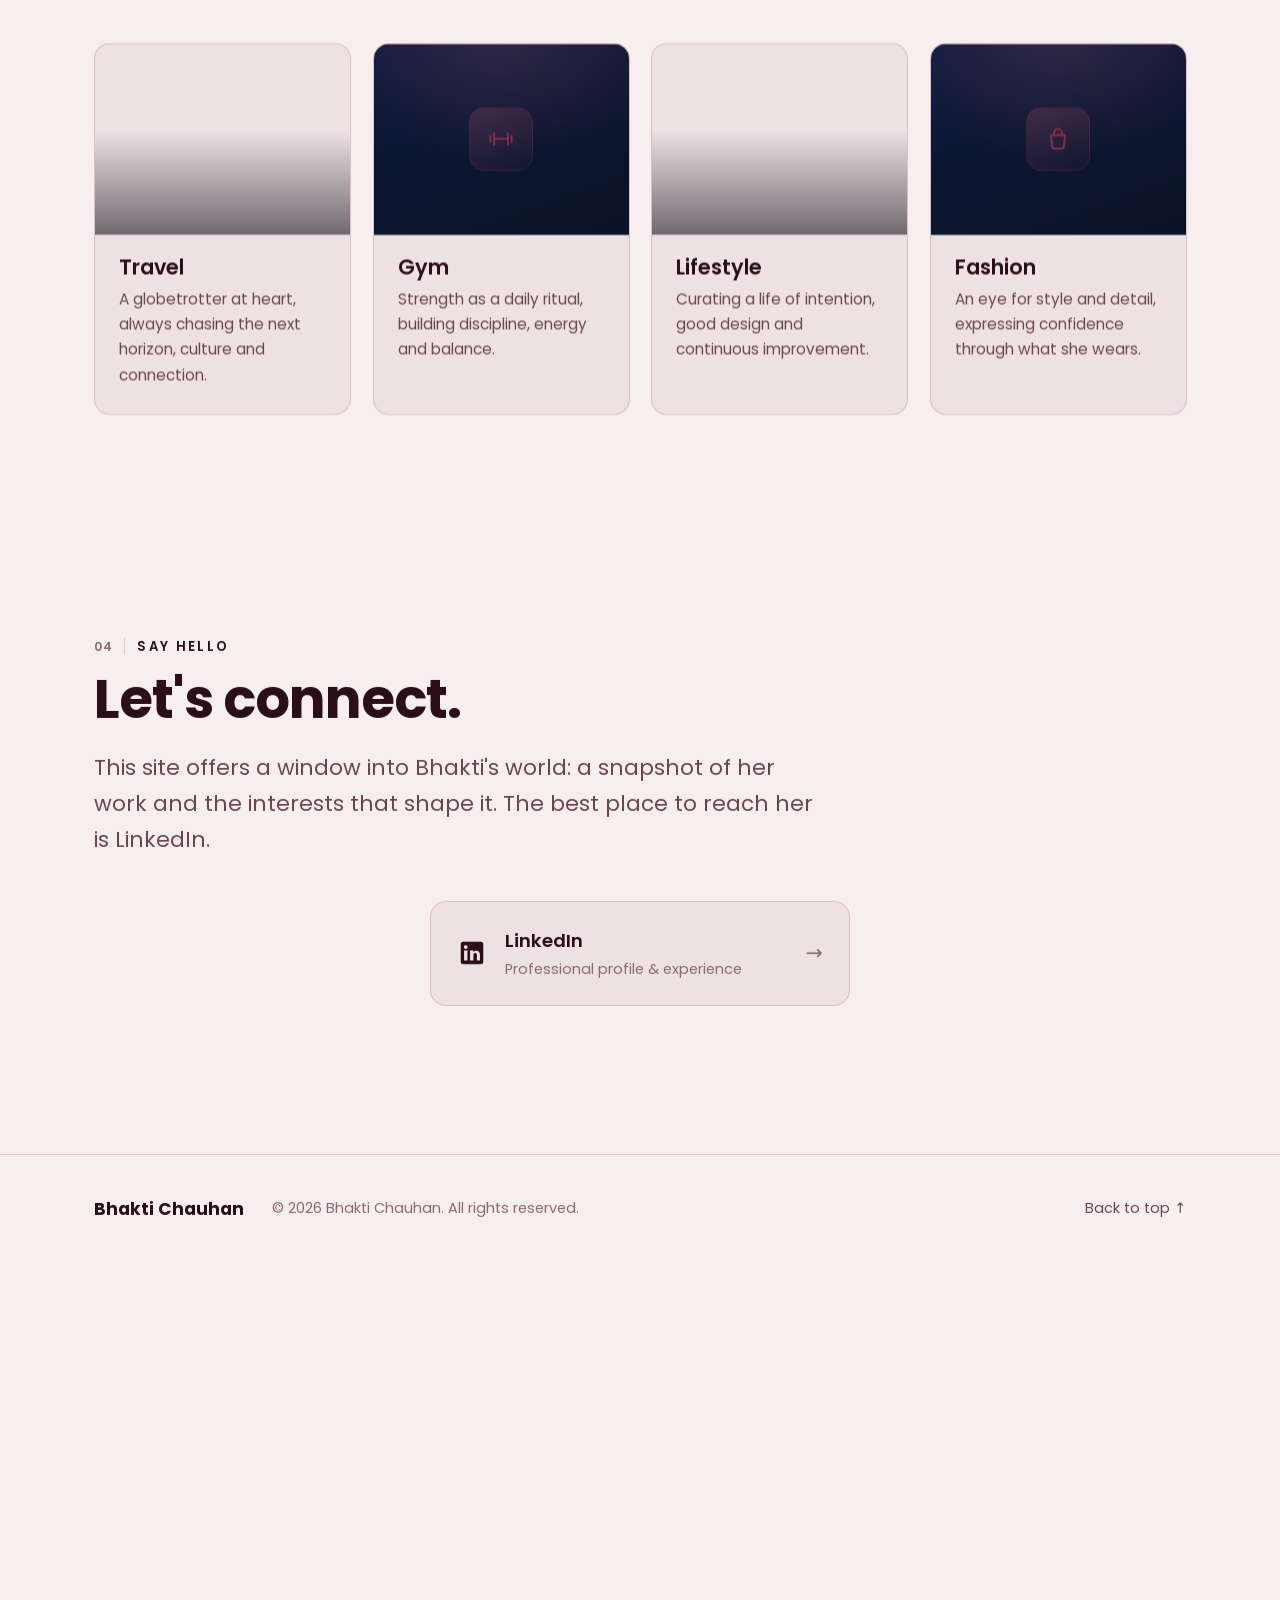
==== commit e41678d5: "Third-person copy (recruiter-facing); page ends on a horizontal line; v=34 Co-Authored-By: Claude Op" ====
--- a/index.html
+++ b/index.html
@@ -36,7 +36,7 @@
   <link rel="preconnect" href="https://fonts.googleapis.com" />
   <link rel="preconnect" href="https://fonts.gstatic.com" crossorigin />
   <link rel="stylesheet" href="https://fonts.googleapis.com/css2?family=Poppins:wght@400;500;600;700;800&display=swap" />
-  <link rel="stylesheet" href="css/styles.css?v=33" />
+  <link rel="stylesheet" href="css/styles.css?v=34" />
   <!-- System-font fallback so typography still looks intentional fully offline -->
   <style>
     @font-face { font-family: "Poppins"; src: local("Poppins"); font-display: swap; }
@@ -176,13 +176,13 @@
         <h2 id="about-title" class="section-title reveal">A customer success leader who drives value.</h2>
         <p class="about-lead reveal">
           A <strong>global customer success leader</strong> in <strong>cybersecurity</strong> with over
-          <strong>14 years of experience</strong>. I partner with enterprise customers to realize
+          <strong>14 years of experience</strong>. She partners with enterprise customers to realize
           <strong>strategic value</strong>, drive <strong>retention</strong>, and turn adoption into
           long-term growth, blending trusted relationships, data, and a genuine focus on outcomes.
         </p>
         <p class="about-note reveal">
           Having lived in <strong>Canada</strong>, the <strong>UK</strong>, <strong>Barbados</strong>
-          and now the <strong>US</strong>, I bring a genuinely global perspective. I lead with
+          and now the <strong>US</strong>, Bhakti brings a genuinely global perspective. She leads with
           empathy and rigor, building high-performing teams, a thriving <strong>internal
           culture</strong>, and trusted partnerships that compound over time.
         </p>
@@ -207,7 +207,7 @@
     <section class="section interests" id="interests" aria-labelledby="interests-title">
       <div class="container">
         <p class="section-kicker reveal"><span class="chapter">03</span>Beyond the work</p>
-        <h2 id="interests-title" class="section-title reveal">Things that drive me.</h2>
+        <h2 id="interests-title" class="section-title reveal">Things that drive her.</h2>
         <ul class="cards" role="list">
           <li class="card card-photo tilt reveal">
             <div class="card-media">
@@ -293,6 +293,6 @@
 
   <!-- Vendored locally so the full 3D experience works on a plain file:// double-click -->
   <script src="js/vendor/three.min.js?v=2" defer></script>
-  <script src="js/main.js?v=33" defer></script>
+  <script src="js/main.js?v=34" defer></script>
 </body>
 </html>
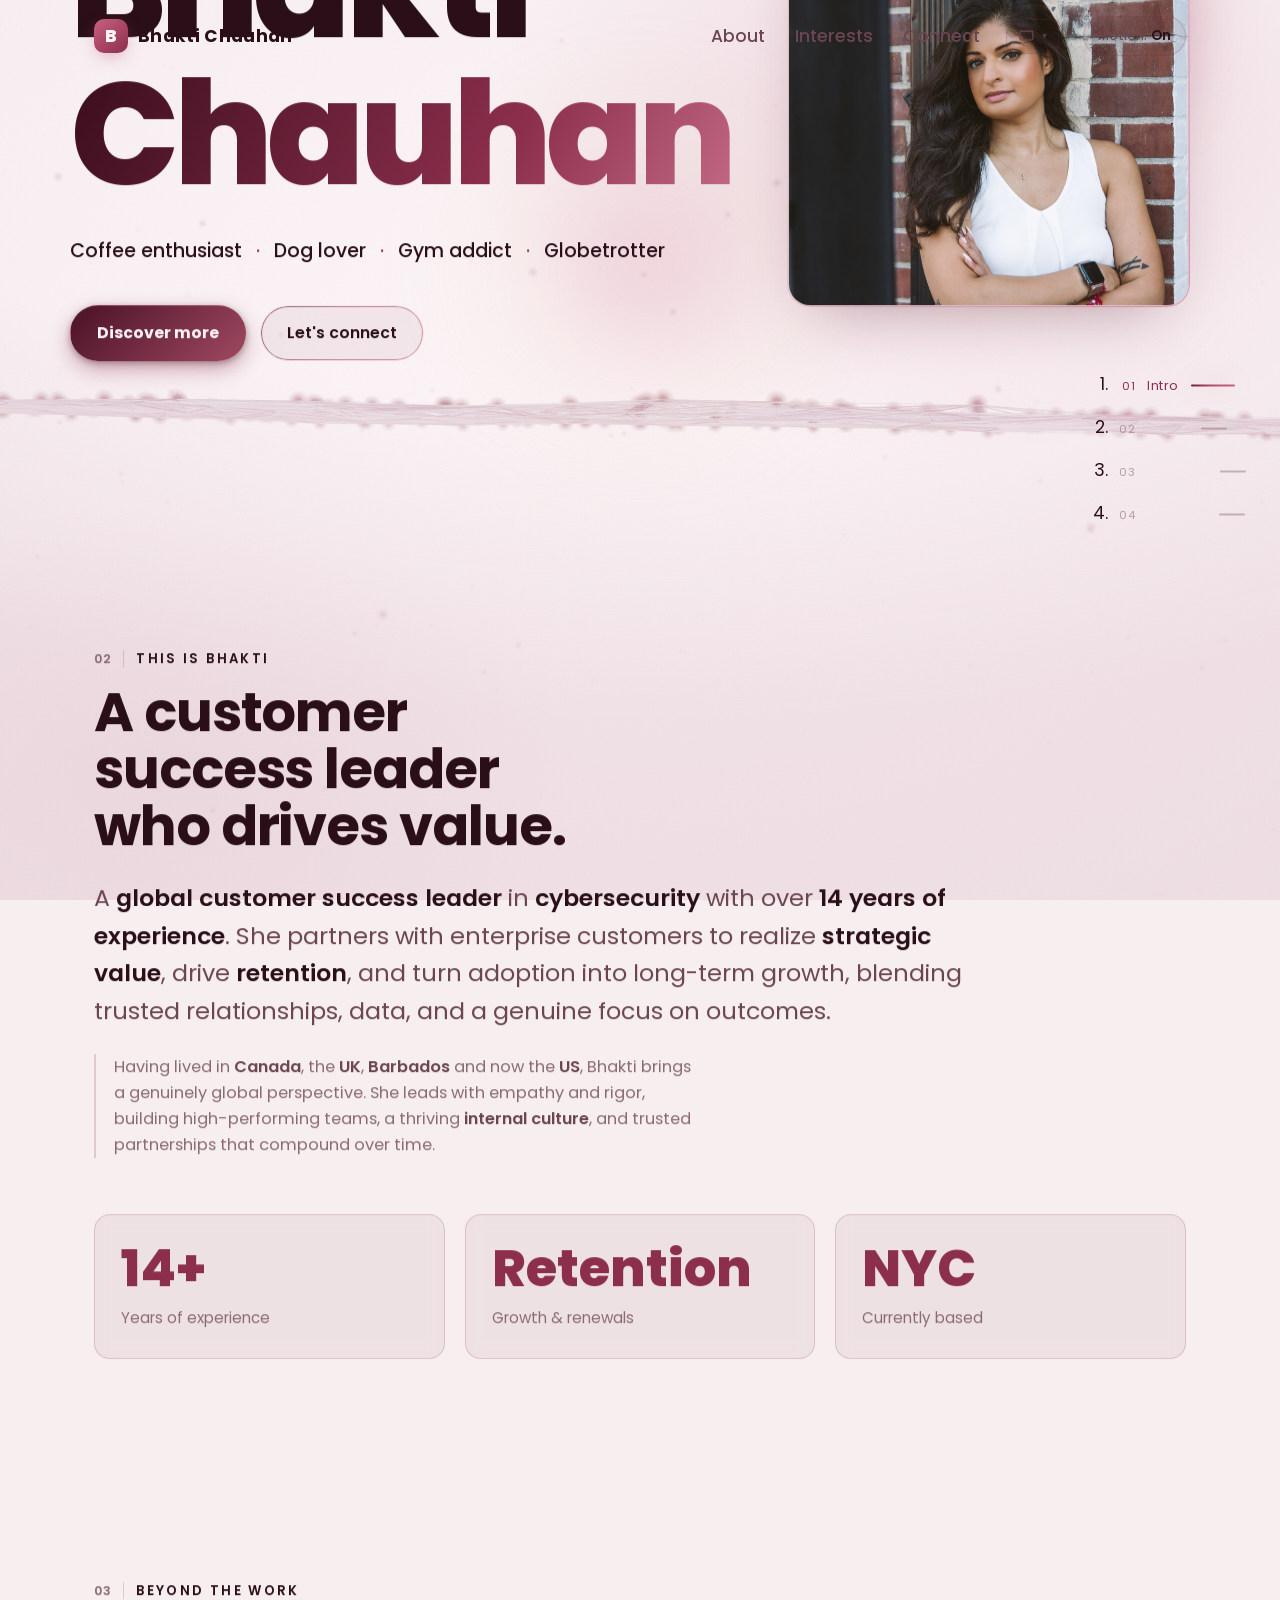
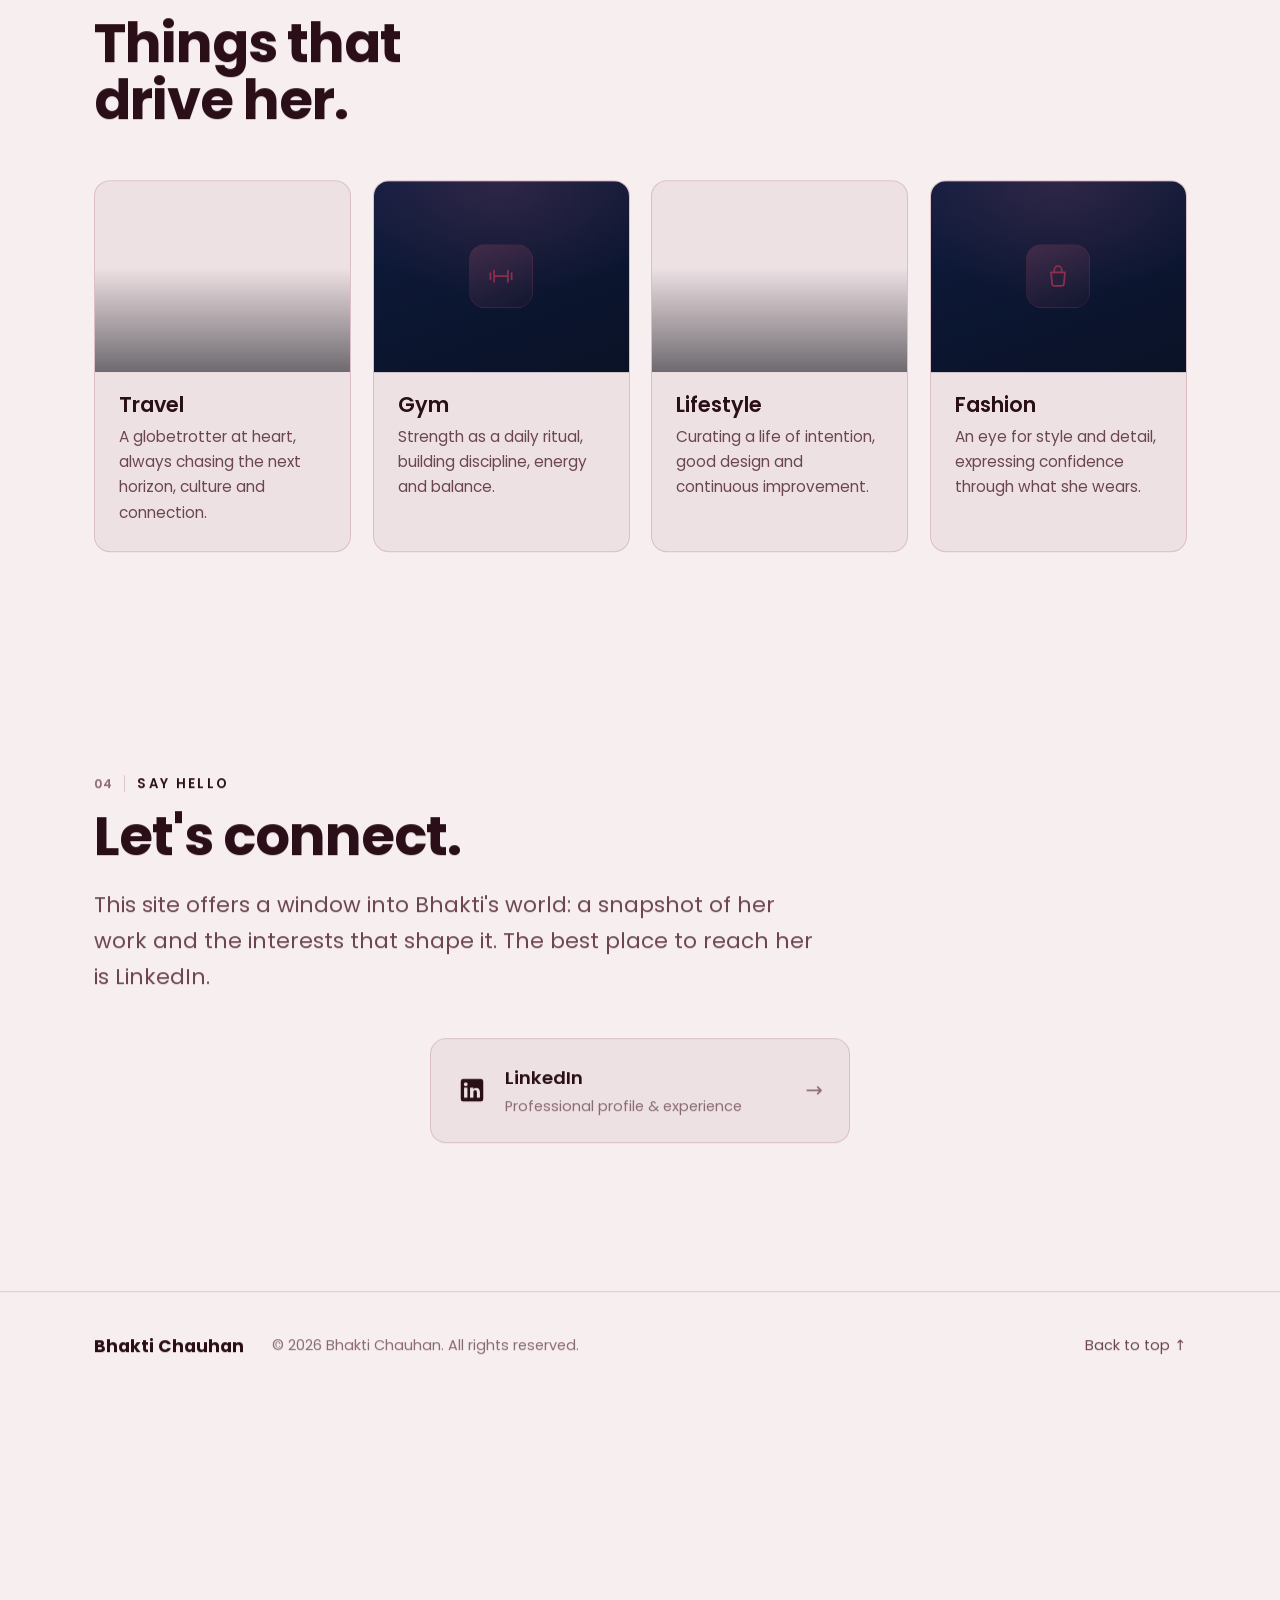
==== commit 9ec63a2b: "Map full scroll range to scenes so page bottom always resolves to the line; v=35 Co-Authored-By: Cla" ====
--- a/index.html
+++ b/index.html
@@ -36,7 +36,7 @@
   <link rel="preconnect" href="https://fonts.googleapis.com" />
   <link rel="preconnect" href="https://fonts.gstatic.com" crossorigin />
   <link rel="stylesheet" href="https://fonts.googleapis.com/css2?family=Poppins:wght@400;500;600;700;800&display=swap" />
-  <link rel="stylesheet" href="css/styles.css?v=34" />
+  <link rel="stylesheet" href="css/styles.css?v=35" />
   <!-- System-font fallback so typography still looks intentional fully offline -->
   <style>
     @font-face { font-family: "Poppins"; src: local("Poppins"); font-display: swap; }
@@ -293,6 +293,6 @@
 
   <!-- Vendored locally so the full 3D experience works on a plain file:// double-click -->
   <script src="js/vendor/three.min.js?v=2" defer></script>
-  <script src="js/main.js?v=34" defer></script>
+  <script src="js/main.js?v=35" defer></script>
 </body>
 </html>
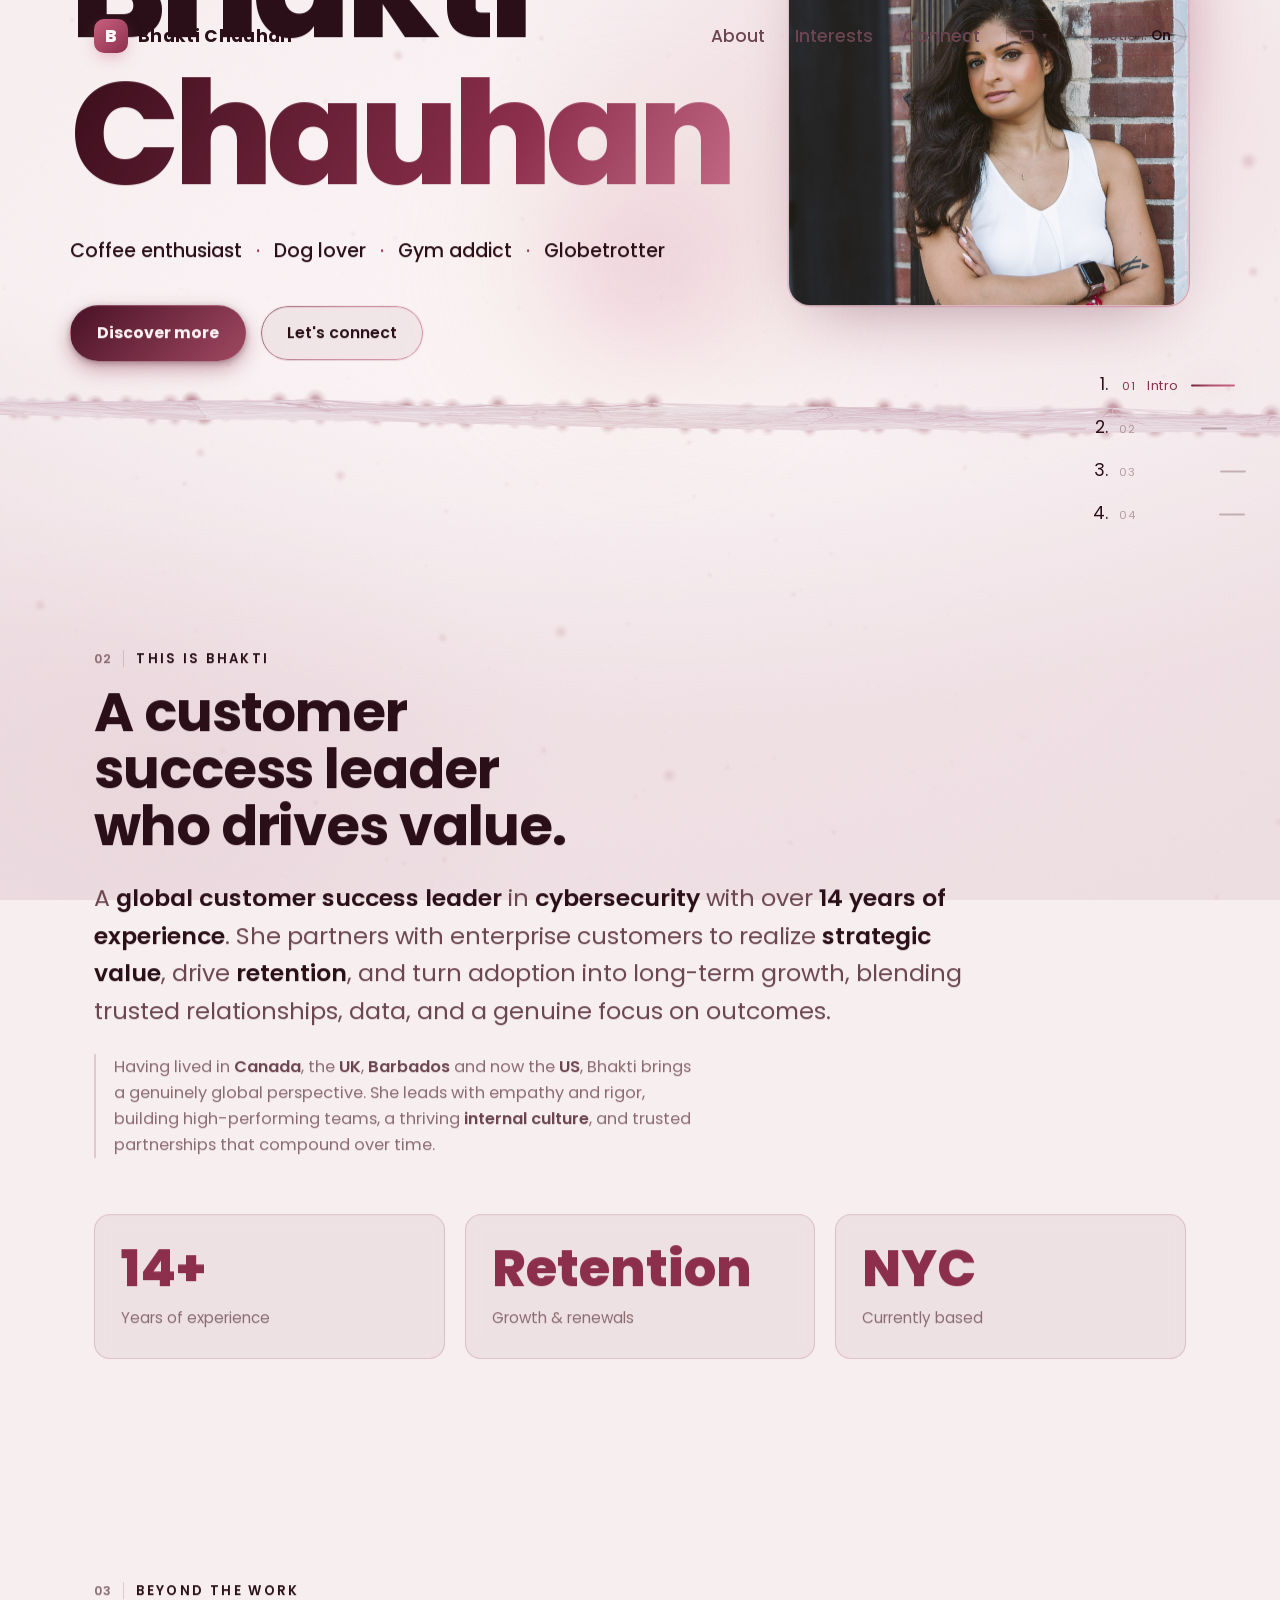
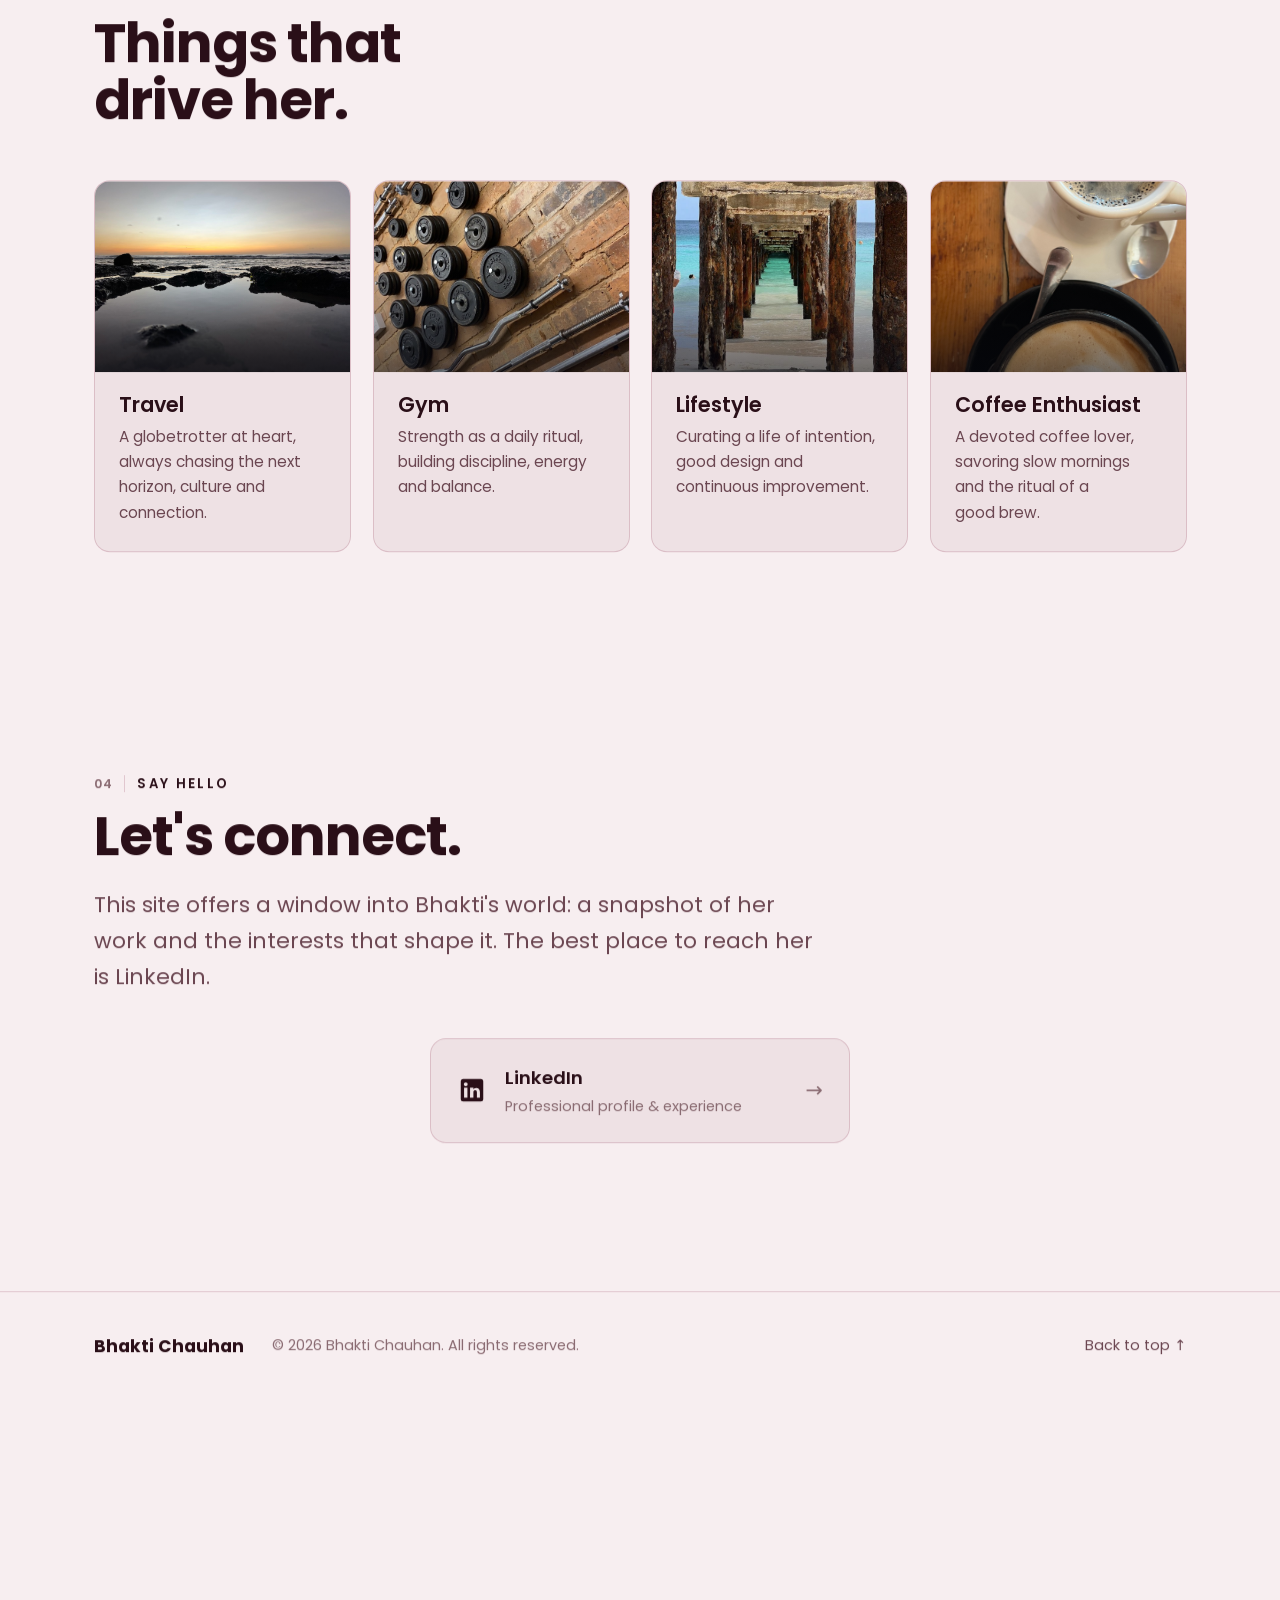
==== commit 50c2c22b: "Bhakti: Gym + Coffee Enthusiast photo tiles; brighter dark-mode constellation; v=36 Co-Authored-By: " ====
--- a/index.html
+++ b/index.html
@@ -36,7 +36,7 @@
   <link rel="preconnect" href="https://fonts.googleapis.com" />
   <link rel="preconnect" href="https://fonts.gstatic.com" crossorigin />
   <link rel="stylesheet" href="https://fonts.googleapis.com/css2?family=Poppins:wght@400;500;600;700;800&display=swap" />
-  <link rel="stylesheet" href="css/styles.css?v=35" />
+  <link rel="stylesheet" href="css/styles.css?v=36" />
   <!-- System-font fallback so typography still looks intentional fully offline -->
   <style>
     @font-face { font-family: "Poppins"; src: local("Poppins"); font-display: swap; }
@@ -218,13 +218,9 @@
               <p>A globetrotter at heart, always chasing the next horizon, culture and connection.</p>
             </div>
           </li>
-          <li class="card tilt reveal">
-            <div class="card-media card-media--icon" aria-hidden="true">
-              <span class="card-icon">
-                <svg viewBox="0 0 24 24" fill="none" stroke="currentColor" stroke-width="1.4" stroke-linecap="round" stroke-linejoin="round">
-                  <path d="M6.5 7.5v9M17.5 7.5v9M3.5 9.5v5M20.5 9.5v5M6.5 12h11"/>
-                </svg>
-              </span>
+          <li class="card card-photo tilt reveal">
+            <div class="card-media">
+              <img src="assets/img/photo-gym.jpg" width="665" height="1182" alt="Weight plates and barbells racked on a brick gym wall." loading="lazy" decoding="async" />
             </div>
             <div class="card-body">
               <h3>Gym</h3>
@@ -240,17 +236,13 @@
               <p>Curating a life of intention, good design and continuous improvement.</p>
             </div>
           </li>
-          <li class="card tilt reveal">
-            <div class="card-media card-media--icon" aria-hidden="true">
-              <span class="card-icon">
-                <svg viewBox="0 0 24 24" fill="none" stroke="currentColor" stroke-width="1.4" stroke-linecap="round" stroke-linejoin="round">
-                  <path d="M9 9V7a3 3 0 0 1 6 0v2"/><path d="M6.4 9h11.2l-.9 9.2a1.7 1.7 0 0 1-1.7 1.55H9a1.7 1.7 0 0 1-1.7-1.55z"/>
-                </svg>
-              </span>
-            </div>
-            <div class="card-body">
-              <h3>Fashion</h3>
-              <p>An eye for style and detail, expressing confidence through what she wears.</p>
+          <li class="card card-photo tilt reveal">
+            <div class="card-media">
+              <img src="assets/img/photo-coffee.jpg" width="1536" height="1152" alt="Two coffees, a black coffee and a flat white, on a wooden cafe table." loading="lazy" decoding="async" />
+            </div>
+            <div class="card-body">
+              <h3>Coffee Enthusiast</h3>
+              <p>A devoted coffee lover, savoring slow mornings and the ritual of a good brew.</p>
             </div>
           </li>
         </ul>
@@ -293,6 +285,6 @@
 
   <!-- Vendored locally so the full 3D experience works on a plain file:// double-click -->
   <script src="js/vendor/three.min.js?v=2" defer></script>
-  <script src="js/main.js?v=35" defer></script>
+  <script src="js/main.js?v=36" defer></script>
 </body>
 </html>
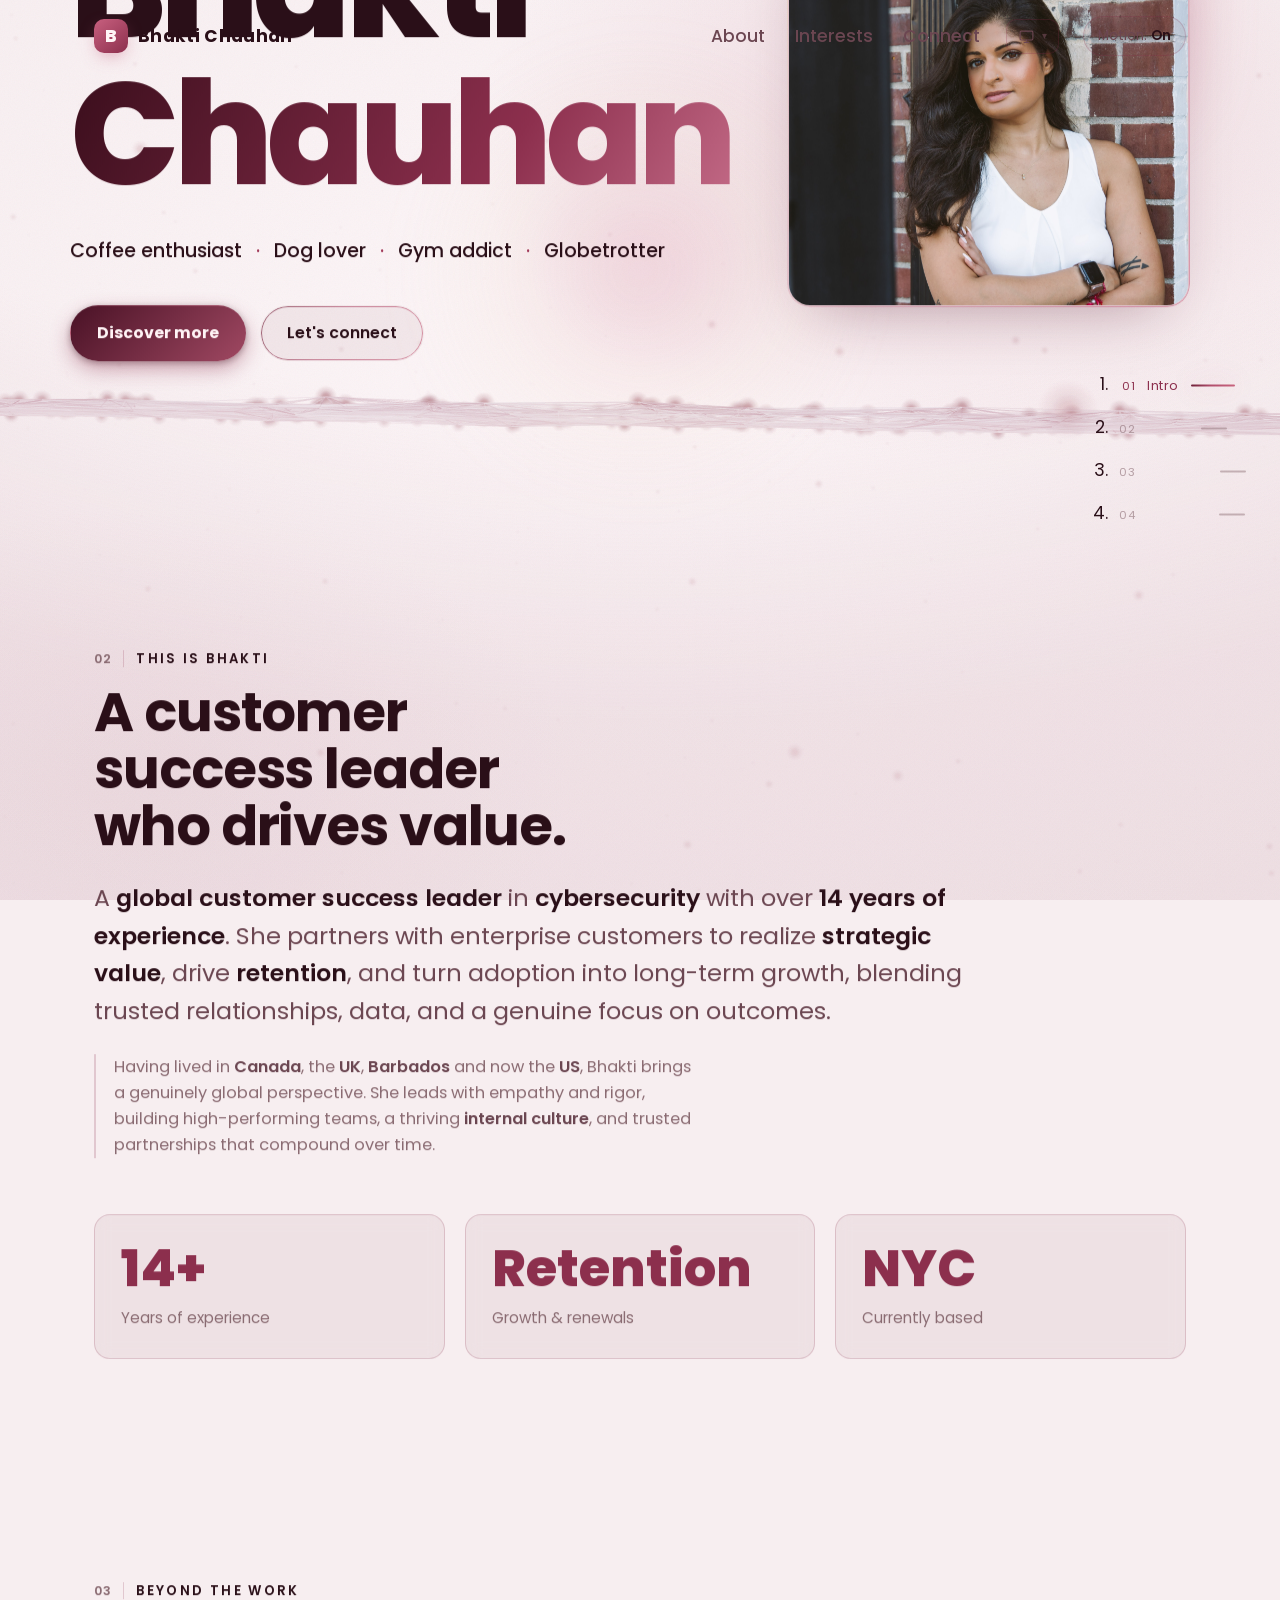
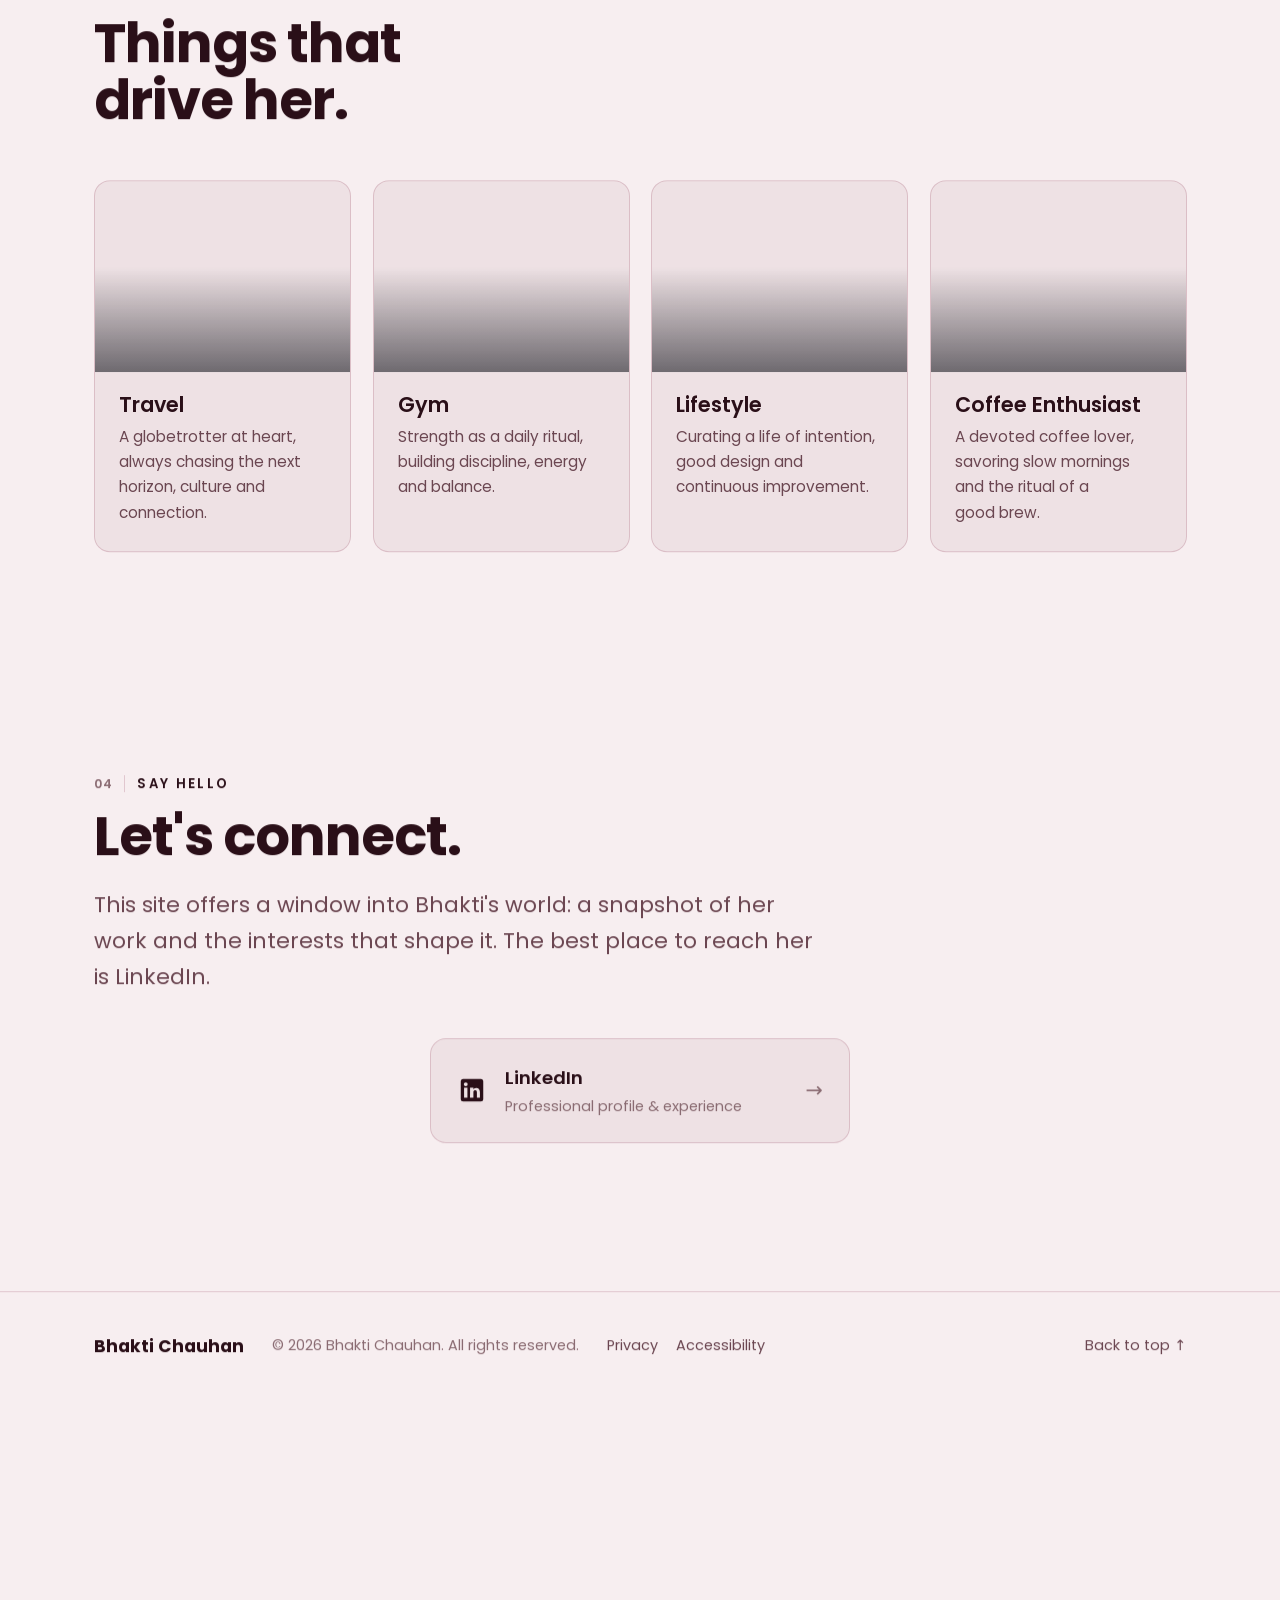
==== commit eac3a7c2: "Add Privacy & Accessibility page + footer links; v=37 Co-Authored-By: Claude Opus 4.8 (1M context) <" ====
--- a/index.html
+++ b/index.html
@@ -36,7 +36,7 @@
   <link rel="preconnect" href="https://fonts.googleapis.com" />
   <link rel="preconnect" href="https://fonts.gstatic.com" crossorigin />
   <link rel="stylesheet" href="https://fonts.googleapis.com/css2?family=Poppins:wght@400;500;600;700;800&display=swap" />
-  <link rel="stylesheet" href="css/styles.css?v=36" />
+  <link rel="stylesheet" href="css/styles.css?v=37" />
   <!-- System-font fallback so typography still looks intentional fully offline -->
   <style>
     @font-face { font-family: "Poppins"; src: local("Poppins"); font-display: swap; }
@@ -278,6 +278,10 @@
     <div class="container footer-inner">
       <p class="footer-brand">Bhakti Chauhan</p>
       <p class="footer-copy">© <span id="year">2025</span> Bhakti Chauhan. All rights reserved.</p>
+      <nav class="footer-links" aria-label="Legal">
+        <a href="legal.html#privacy">Privacy</a>
+        <a href="legal.html#accessibility">Accessibility</a>
+      </nav>
       <a class="footer-top" href="#top">Back to top ↑</a>
     </div>
   </footer>
@@ -285,6 +289,6 @@
 
   <!-- Vendored locally so the full 3D experience works on a plain file:// double-click -->
   <script src="js/vendor/three.min.js?v=2" defer></script>
-  <script src="js/main.js?v=36" defer></script>
+  <script src="js/main.js?v=37" defer></script>
 </body>
 </html>
--- a/css/styles.css
+++ b/css/styles.css
@@ -1107,3 +1107,9 @@
 /* Remove decorative dots (motion button + "currently in" eyebrow) */
 .motion-toggle-dot { display: none !important; }
 .hero-eyebrow::before { content: none !important; }
+
+
+/* Footer legal links (Privacy / Accessibility) */
+.footer-links { display: flex; gap: 18px; flex-wrap: wrap; }
+.footer-links a { color: var(--text-dim); font-size: 0.9rem; text-decoration: none; transition: color 0.2s var(--ease); }
+.footer-links a:hover, .footer-links a:focus-visible { color: var(--text); }
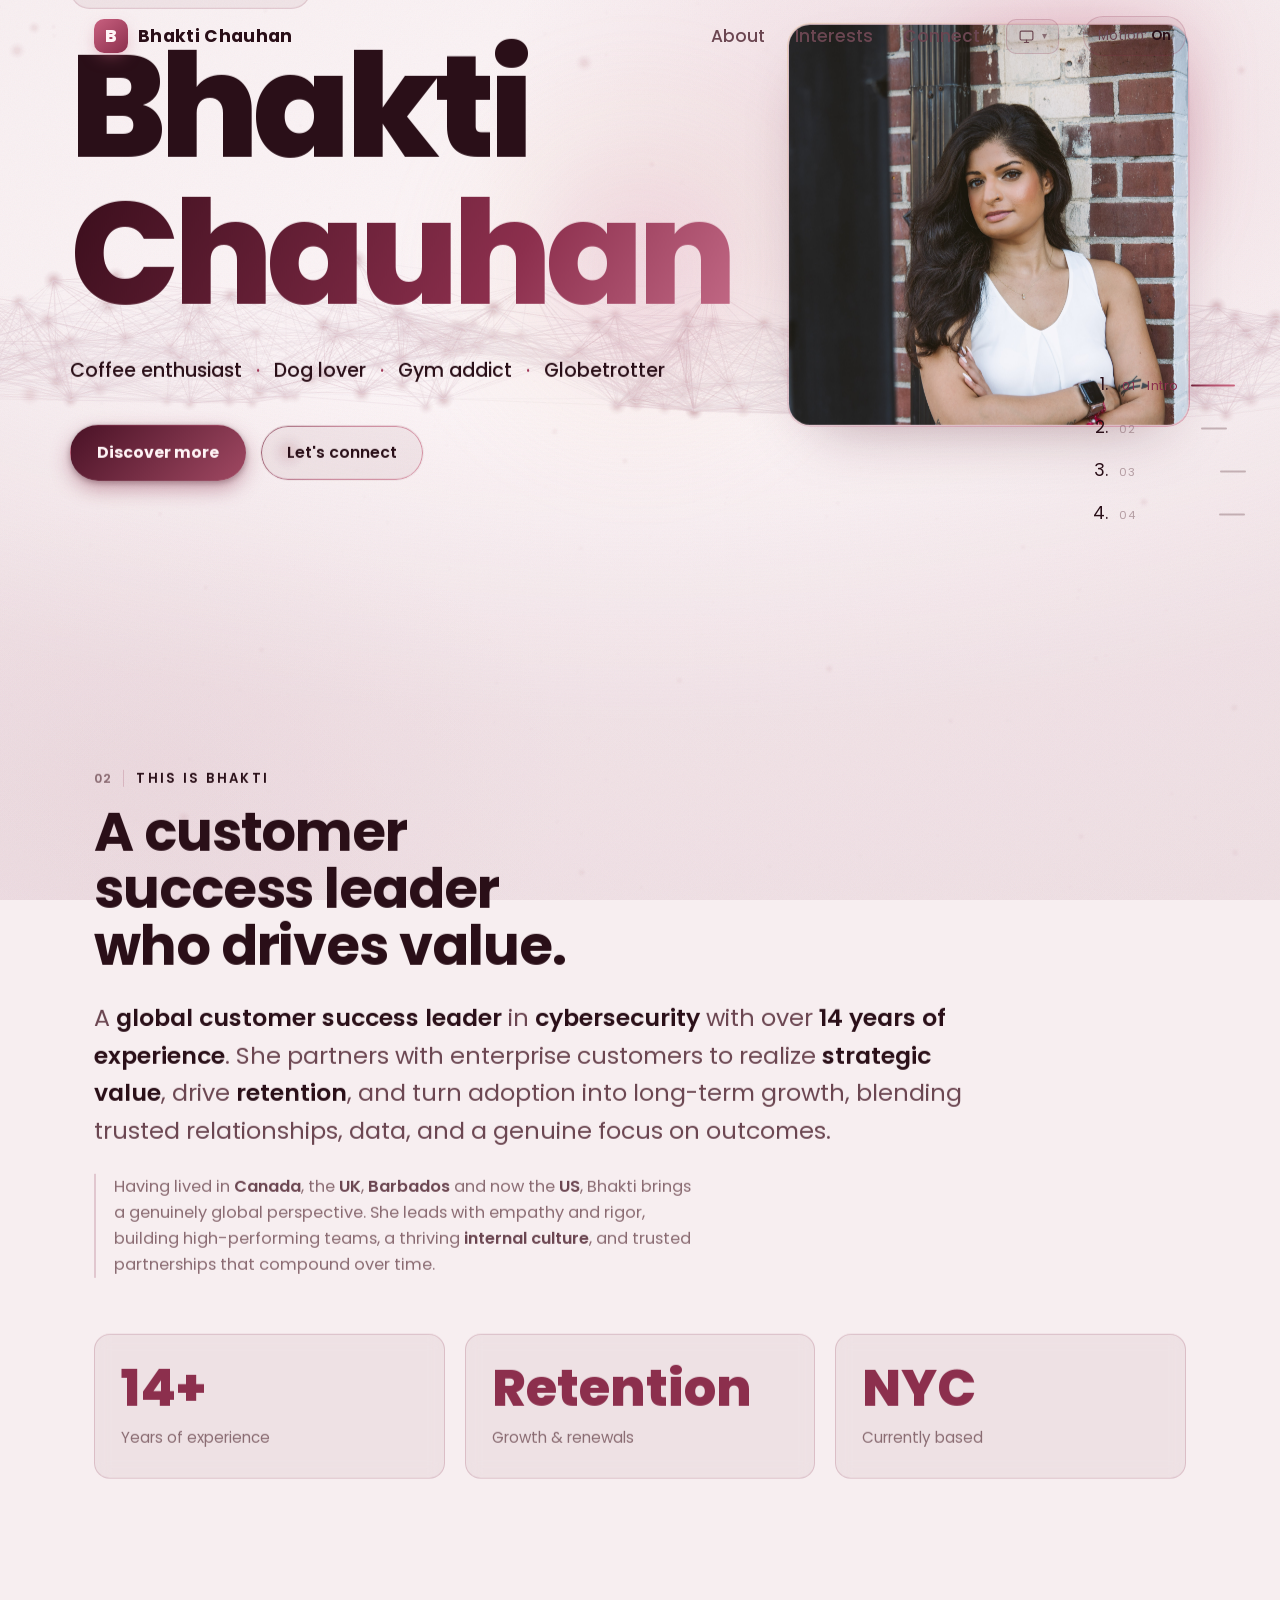
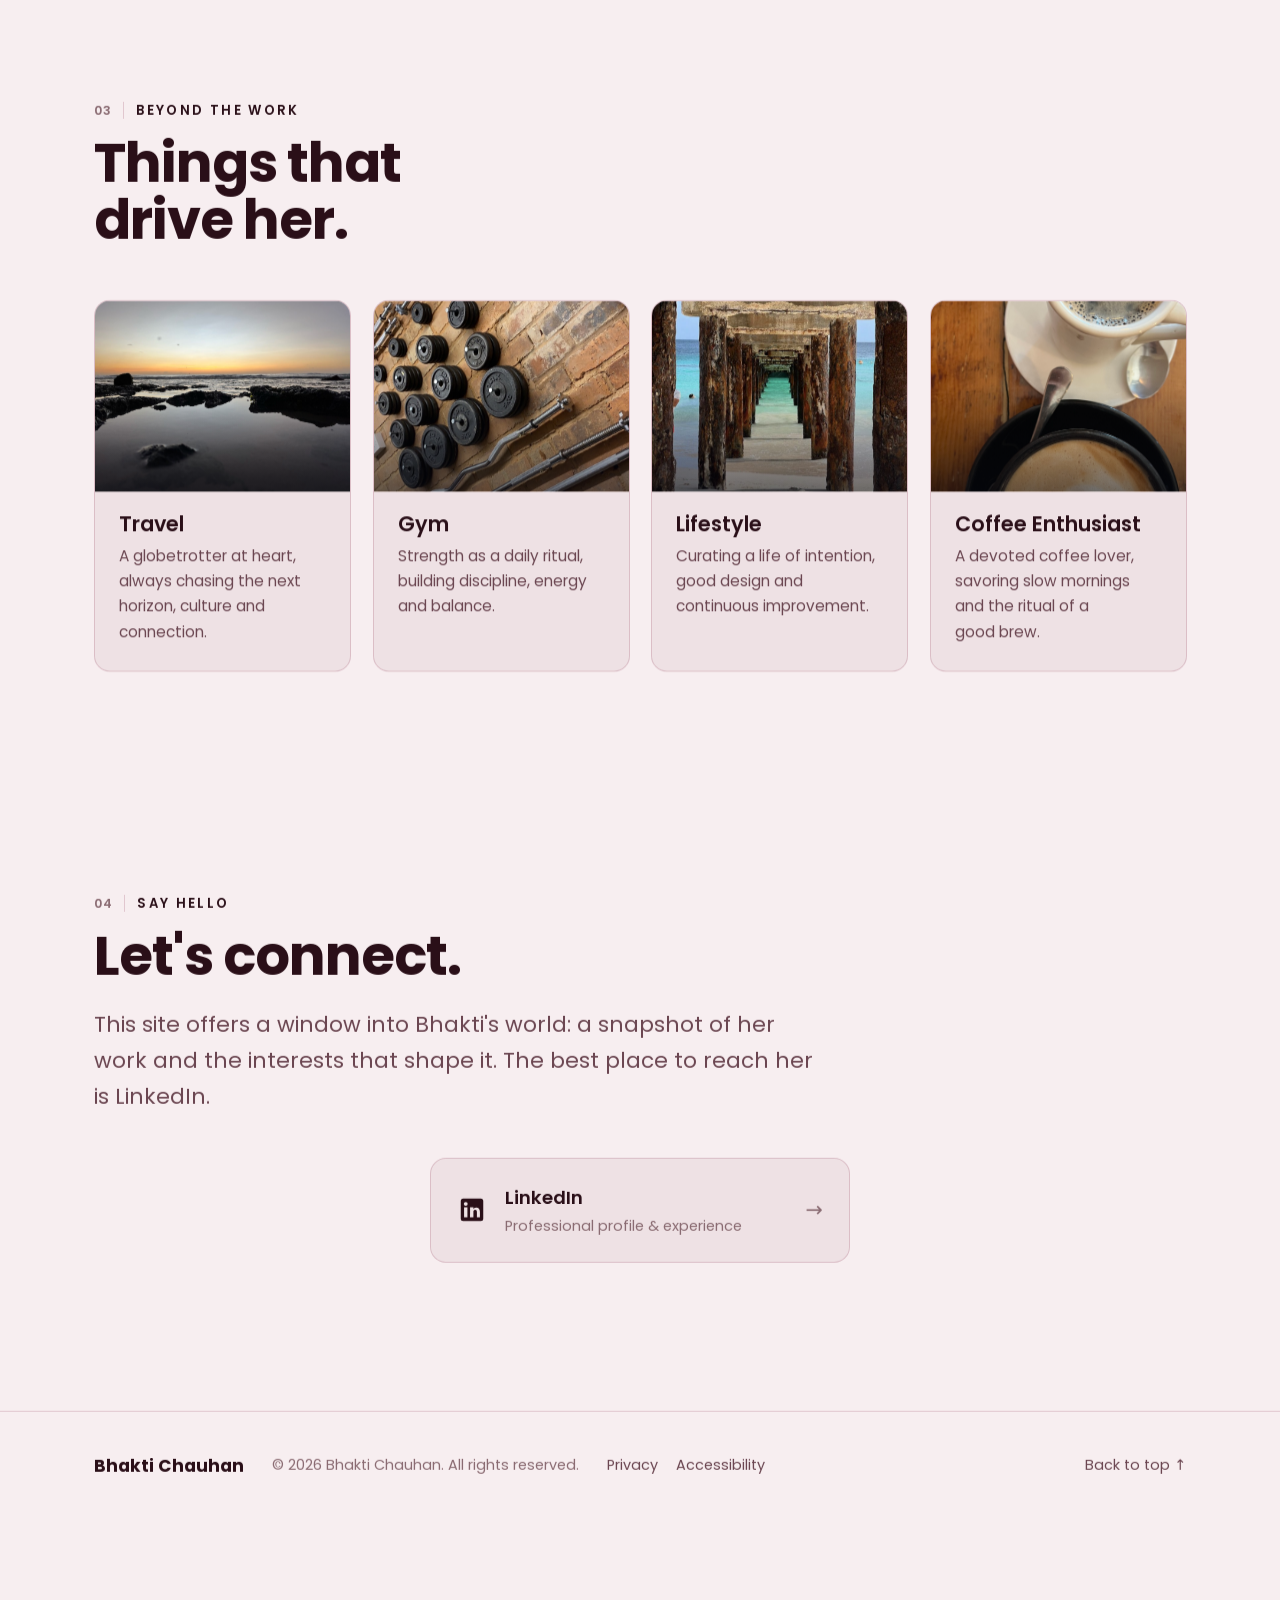
==== commit b116c6fe: "Point canonical/og URLs at p.rite.sh (main domain) Co-Authored-By: Claude Opus 4.8 (1M context) <nor" ====
--- a/index.html
+++ b/index.html
@@ -28,10 +28,10 @@
   <meta property="og:type" content="website" />
   <meta property="og:title" content="Bhakti Chauhan | Customer Success Leader" />
   <meta property="og:description" content="Global customer success leader in cybersecurity, based in New York City. Strategic value realization, retention and growth." />
-  <meta property="og:url" content="https://priteshjchauhan.github.io/bhakti-website/" />
+  <meta property="og:url" content="https://p.rite.sh/Bhakti/" />
   <meta name="twitter:card" content="summary_large_image" />
 
-  <link rel="canonical" href="https://priteshjchauhan.github.io/bhakti-website/" />
+  <link rel="canonical" href="https://p.rite.sh/Bhakti/" />
   <link rel="icon" href="data:image/svg+xml,%3Csvg xmlns='http://www.w3.org/2000/svg' viewBox='0 0 64 64'%3E%3Crect width='64' height='64' fill='%238c2f4d'/%3E%3Ctext x='32' y='45' font-family='Arial,sans-serif' font-size='38' font-weight='bold' fill='%23f3dcc4' text-anchor='middle'%3EB%3C/text%3E%3C/svg%3E" />
   <link rel="preconnect" href="https://fonts.googleapis.com" />
   <link rel="preconnect" href="https://fonts.gstatic.com" crossorigin />
@@ -51,7 +51,7 @@
     "jobTitle": "Global Customer Success Leader",
     "description": "Global customer success leader in cybersecurity, focused on strategic value realization, retention and long-term customer growth.",
     "address": { "@type": "PostalAddress", "addressLocality": "New York City", "addressRegion": "NY", "addressCountry": "US" },
-    "url": "https://priteshjchauhan.github.io/bhakti-website/",
+    "url": "https://p.rite.sh/Bhakti/",
     "sameAs": [
       "https://www.linkedin.com/in/bhaktipchauhan/"
     ]
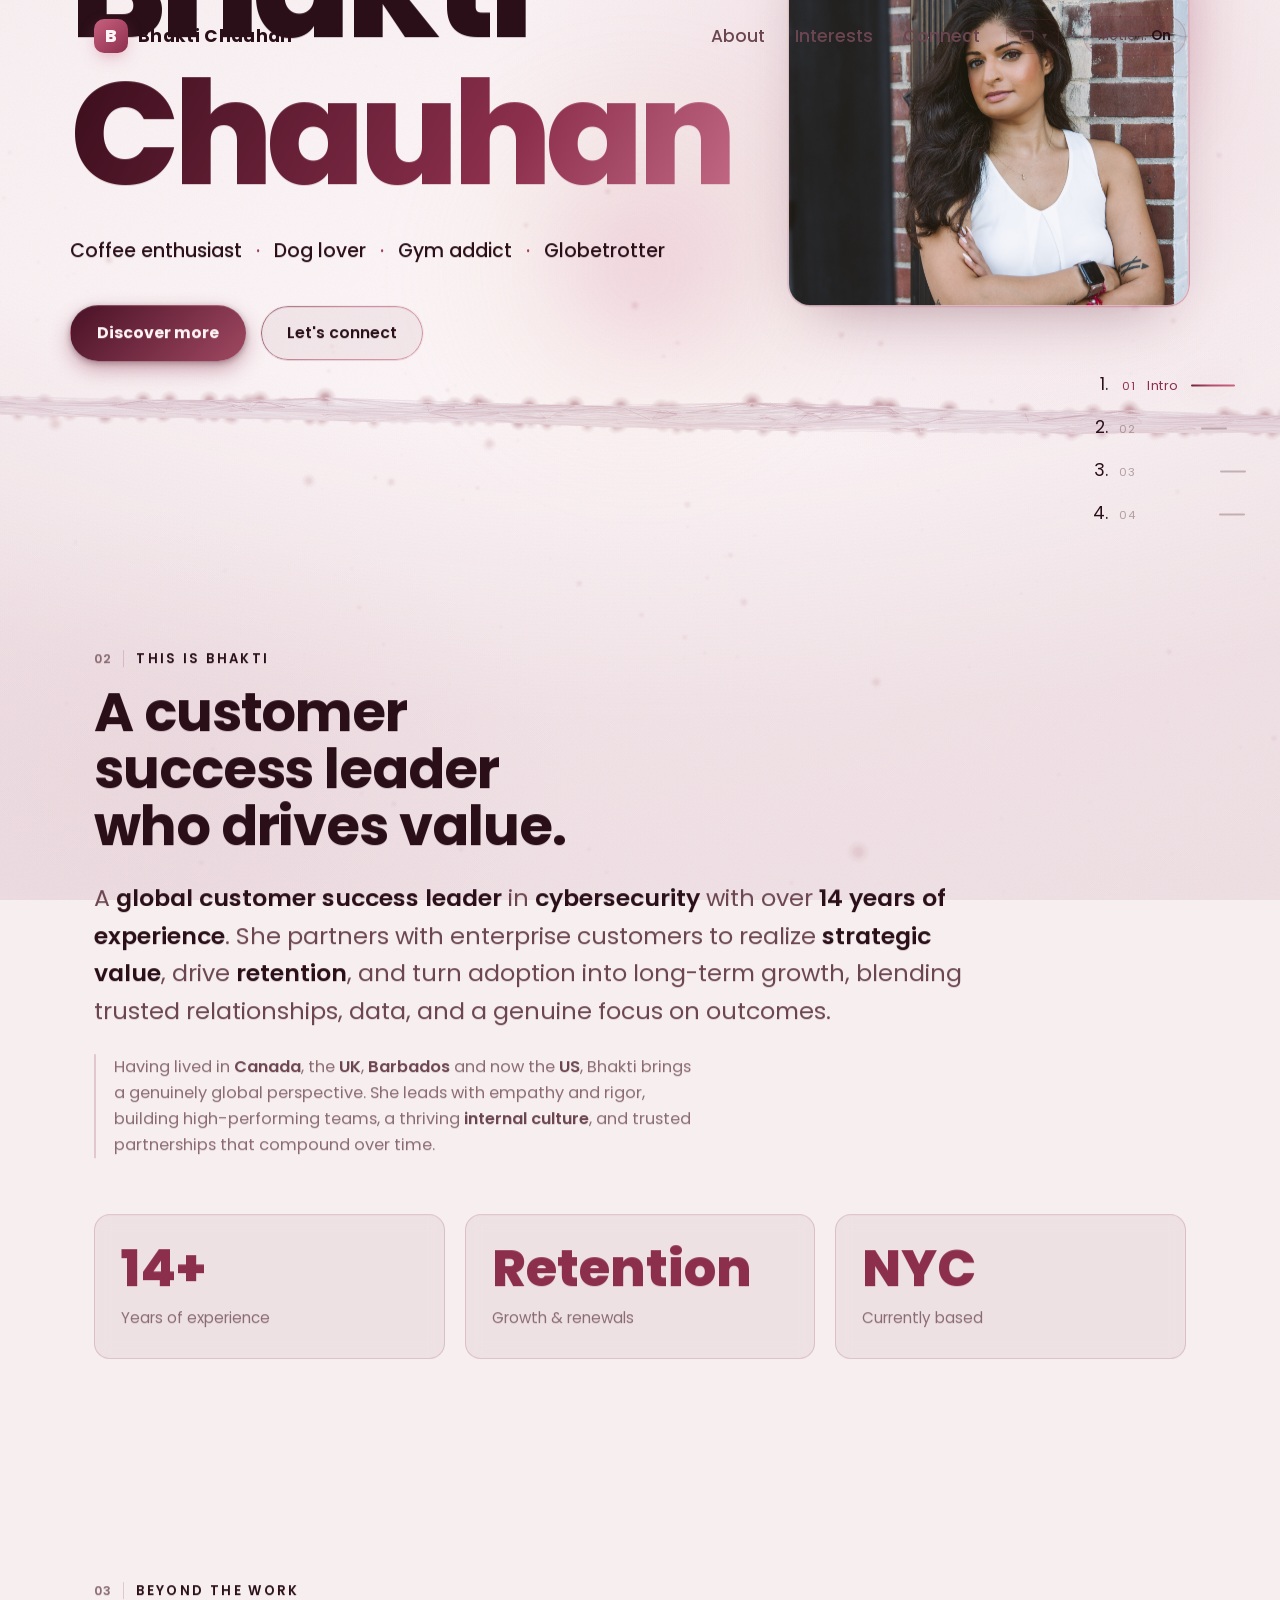
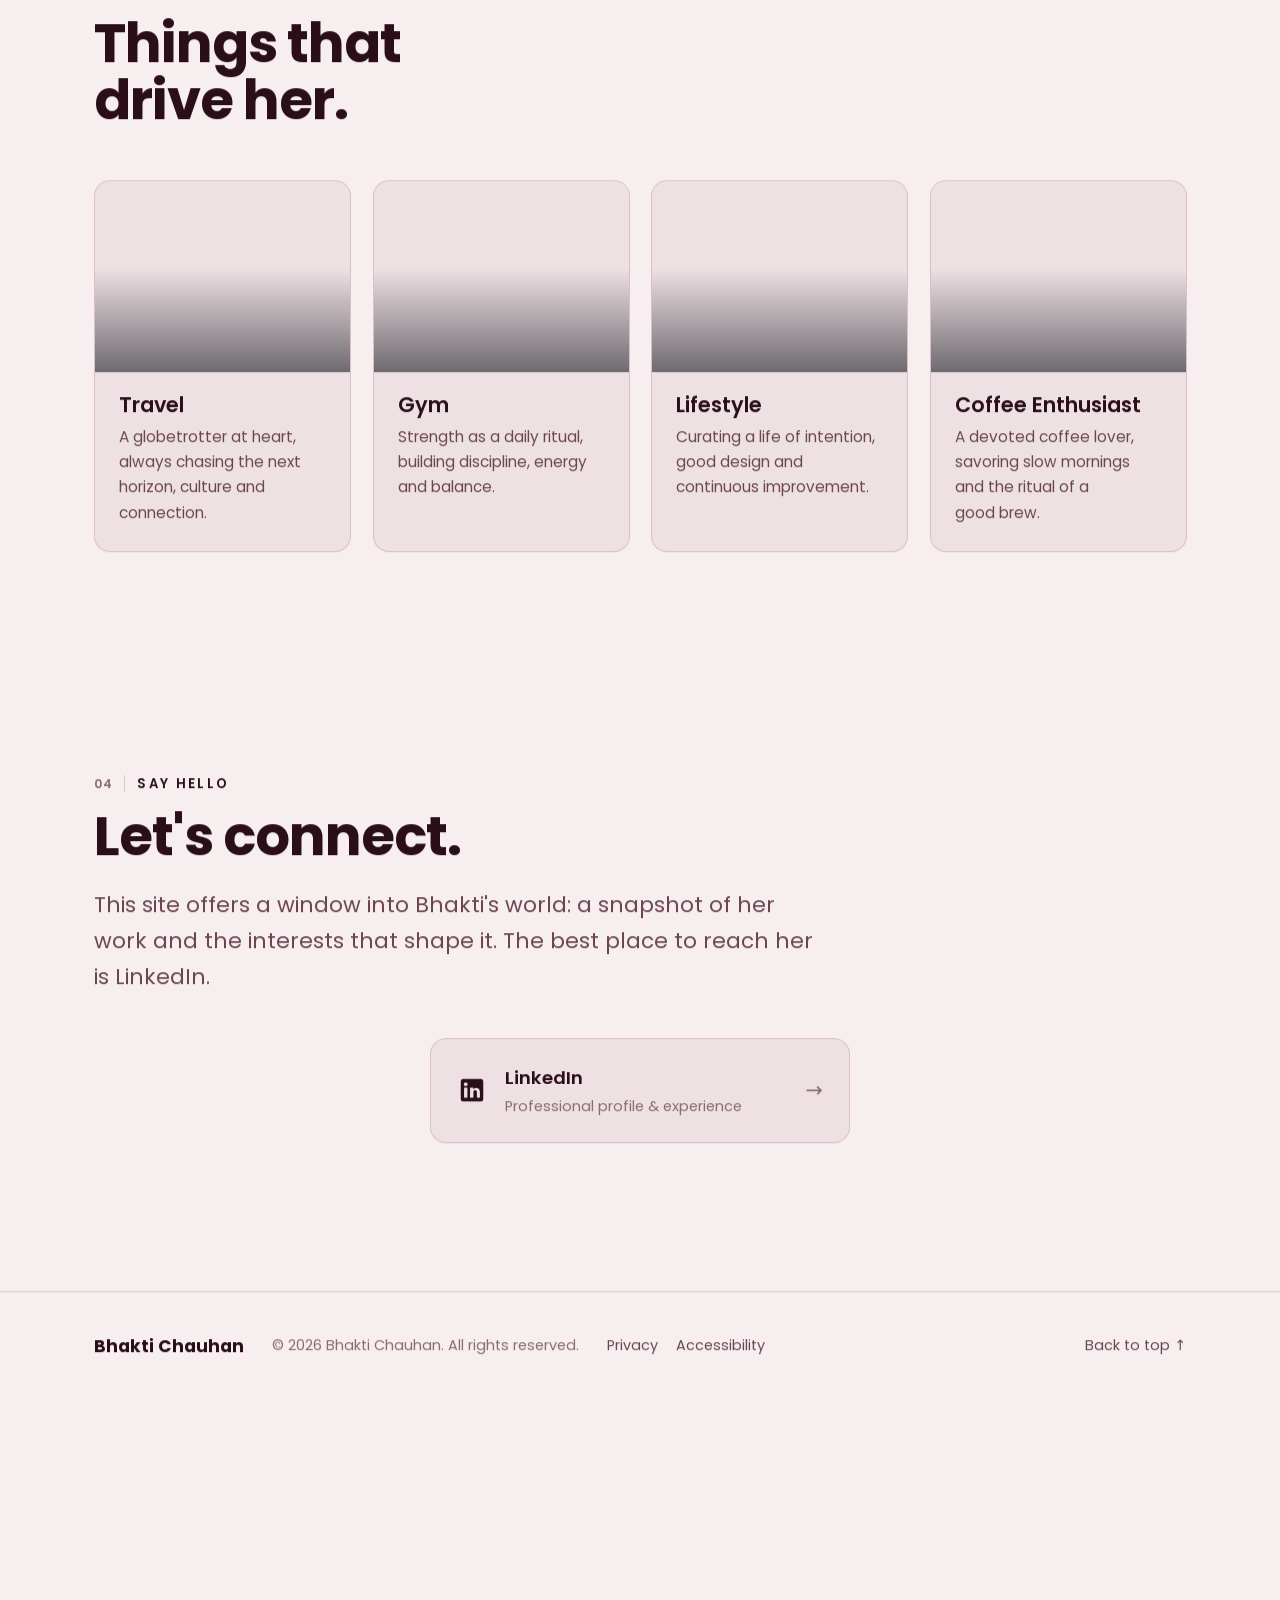
==== commit 3250af7c: "Brighter dark-mode text; clean URLs (strip index.html); v=38 Co-Authored-By: Claude Opus 4.8 (1M con" ====
--- a/index.html
+++ b/index.html
@@ -36,7 +36,7 @@
   <link rel="preconnect" href="https://fonts.googleapis.com" />
   <link rel="preconnect" href="https://fonts.gstatic.com" crossorigin />
   <link rel="stylesheet" href="https://fonts.googleapis.com/css2?family=Poppins:wght@400;500;600;700;800&display=swap" />
-  <link rel="stylesheet" href="css/styles.css?v=37" />
+  <link rel="stylesheet" href="css/styles.css?v=38" />
   <!-- System-font fallback so typography still looks intentional fully offline -->
   <style>
     @font-face { font-family: "Poppins"; src: local("Poppins"); font-display: swap; }
@@ -289,6 +289,6 @@
 
   <!-- Vendored locally so the full 3D experience works on a plain file:// double-click -->
   <script src="js/vendor/three.min.js?v=2" defer></script>
-  <script src="js/main.js?v=37" defer></script>
+  <script src="js/main.js?v=38" defer></script>
 </body>
 </html>
--- a/css/styles.css
+++ b/css/styles.css
@@ -10,8 +10,8 @@
   --border:    rgba(214, 168, 140, 0.18);
   --border-2:  rgba(255, 255, 255, 0.10);
   --text:      #f5edf0;          /* warm near-white */
-  --text-dim:  #cbb3bc;
-  --text-mute: #8e7680;
+  --text-dim:  #e1cdd5;
+  --text-mute: #b6a0a8;
 
   /* Palette — burgundy with black + rose-gold accents */
   --navy:      #8c2f4d;
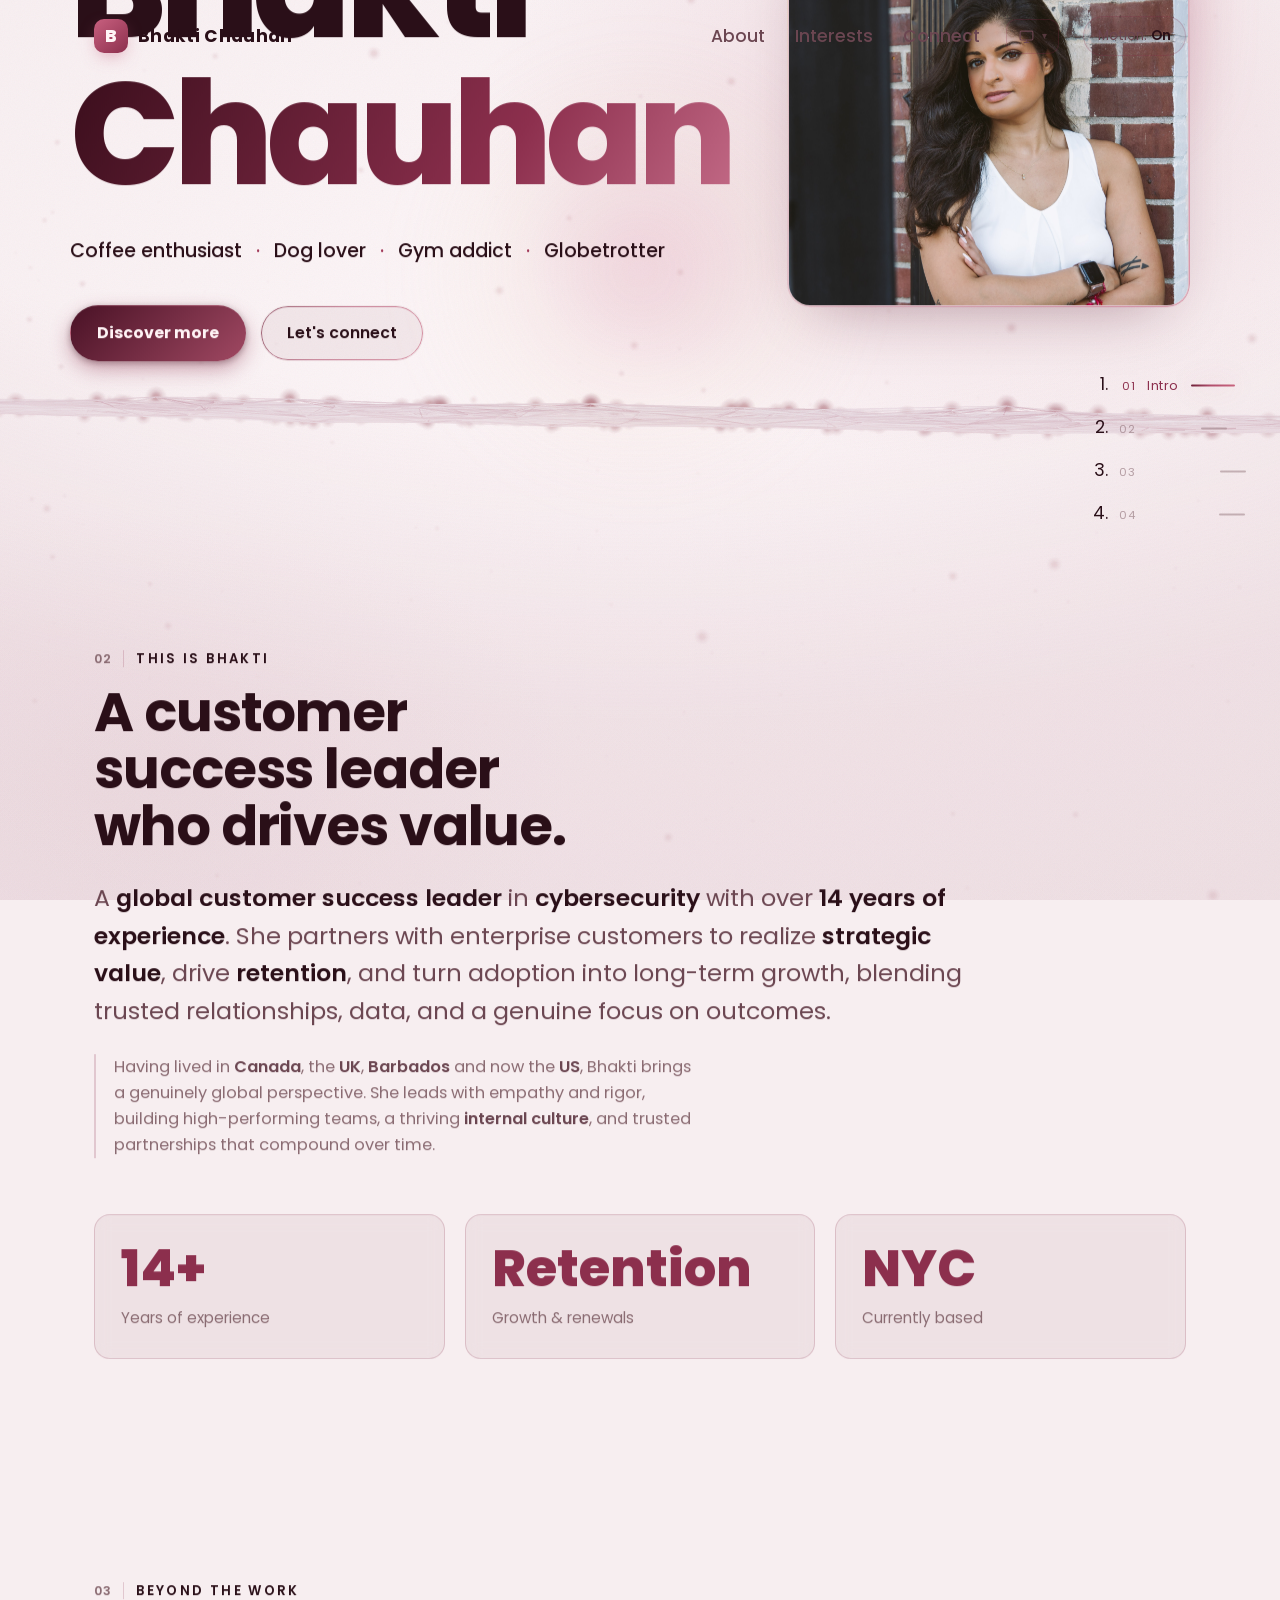
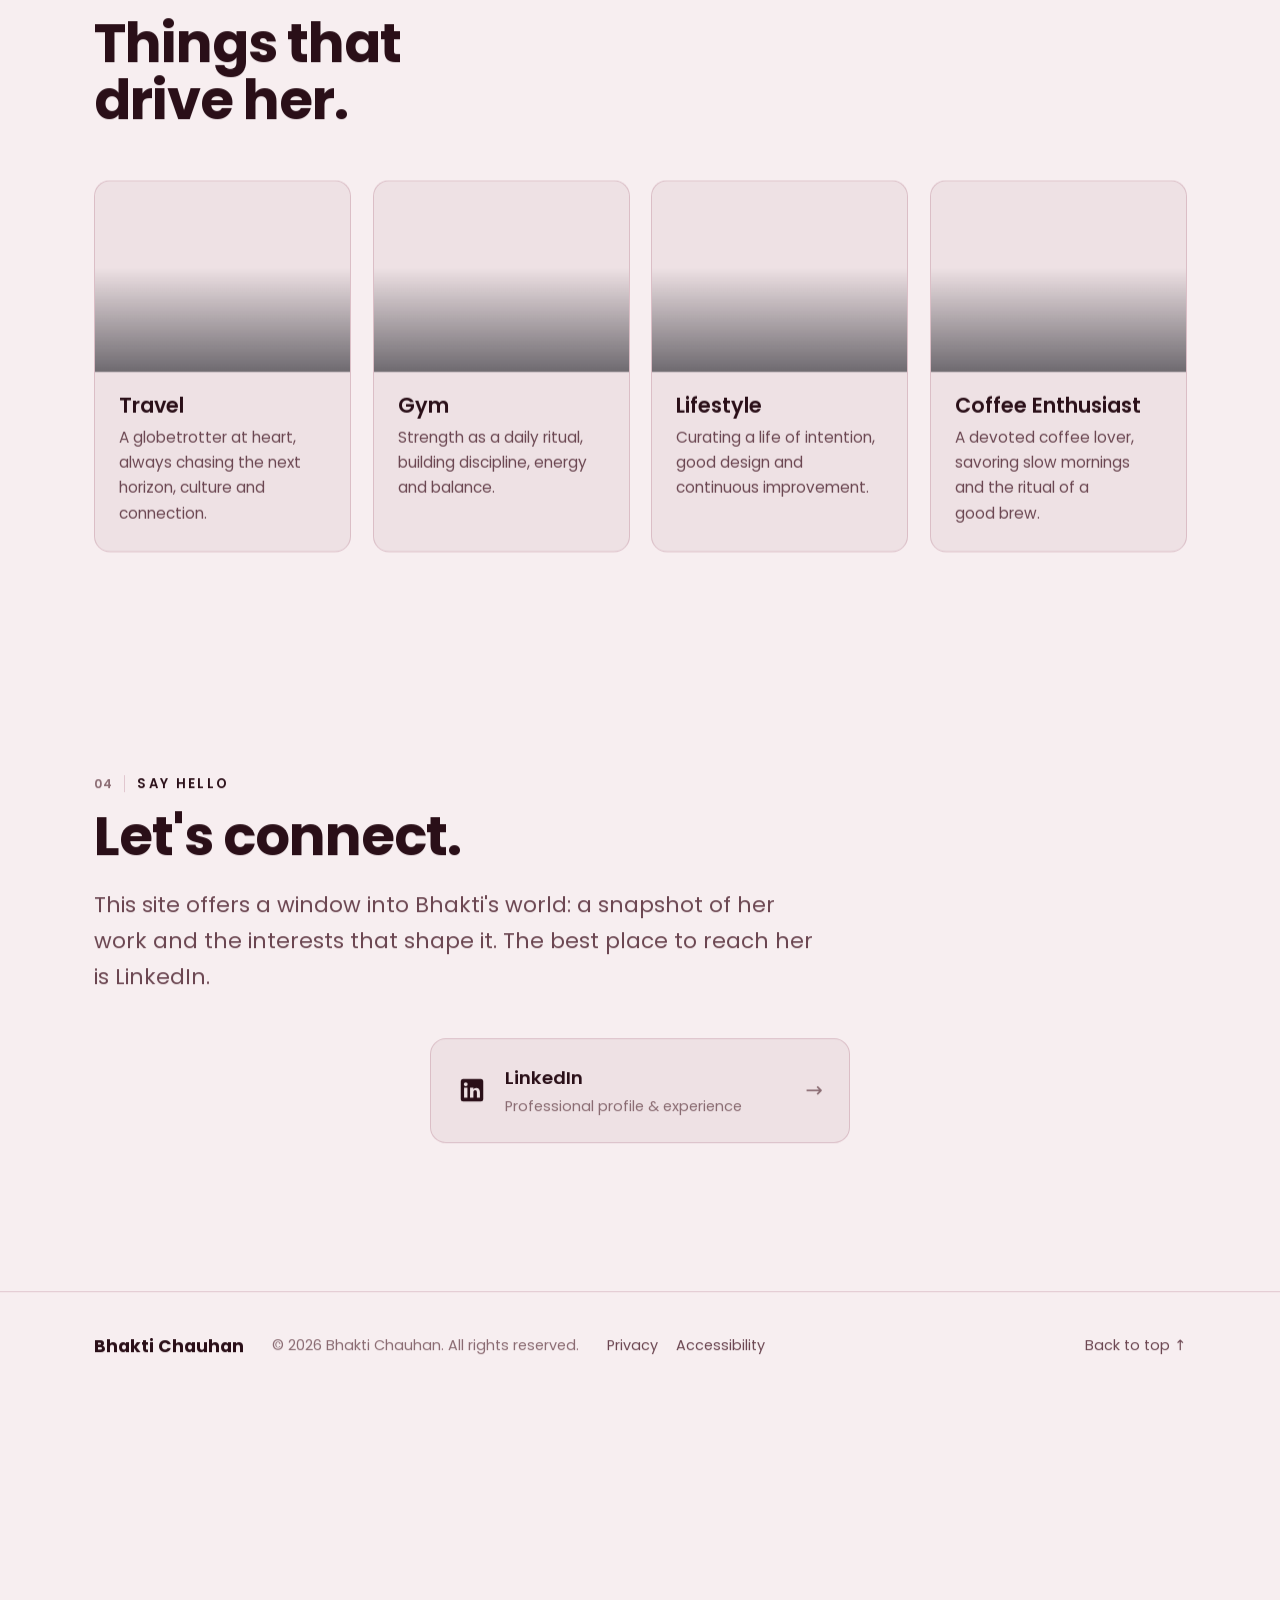
==== commit 466a0df9: "Bhakti canonical/og/JSON-LD -> bhakti.thechauhans.co (primary domain) Co-Authored-By: Claude Opus 4." ====
--- a/index.html
+++ b/index.html
@@ -28,10 +28,10 @@
   <meta property="og:type" content="website" />
   <meta property="og:title" content="Bhakti Chauhan | Customer Success Leader" />
   <meta property="og:description" content="Global customer success leader in cybersecurity, based in New York City. Strategic value realization, retention and growth." />
-  <meta property="og:url" content="https://p.rite.sh/Bhakti/" />
+  <meta property="og:url" content="https://bhakti.thechauhans.co/" />
   <meta name="twitter:card" content="summary_large_image" />
 
-  <link rel="canonical" href="https://p.rite.sh/Bhakti/" />
+  <link rel="canonical" href="https://bhakti.thechauhans.co/" />
   <link rel="icon" href="data:image/svg+xml,%3Csvg xmlns='http://www.w3.org/2000/svg' viewBox='0 0 64 64'%3E%3Crect width='64' height='64' fill='%238c2f4d'/%3E%3Ctext x='32' y='45' font-family='Arial,sans-serif' font-size='38' font-weight='bold' fill='%23f3dcc4' text-anchor='middle'%3EB%3C/text%3E%3C/svg%3E" />
   <link rel="preconnect" href="https://fonts.googleapis.com" />
   <link rel="preconnect" href="https://fonts.gstatic.com" crossorigin />
@@ -51,7 +51,7 @@
     "jobTitle": "Global Customer Success Leader",
     "description": "Global customer success leader in cybersecurity, focused on strategic value realization, retention and long-term customer growth.",
     "address": { "@type": "PostalAddress", "addressLocality": "New York City", "addressRegion": "NY", "addressCountry": "US" },
-    "url": "https://p.rite.sh/Bhakti/",
+    "url": "https://bhakti.thechauhans.co/",
     "sameAs": [
       "https://www.linkedin.com/in/bhaktipchauhan/"
     ]
